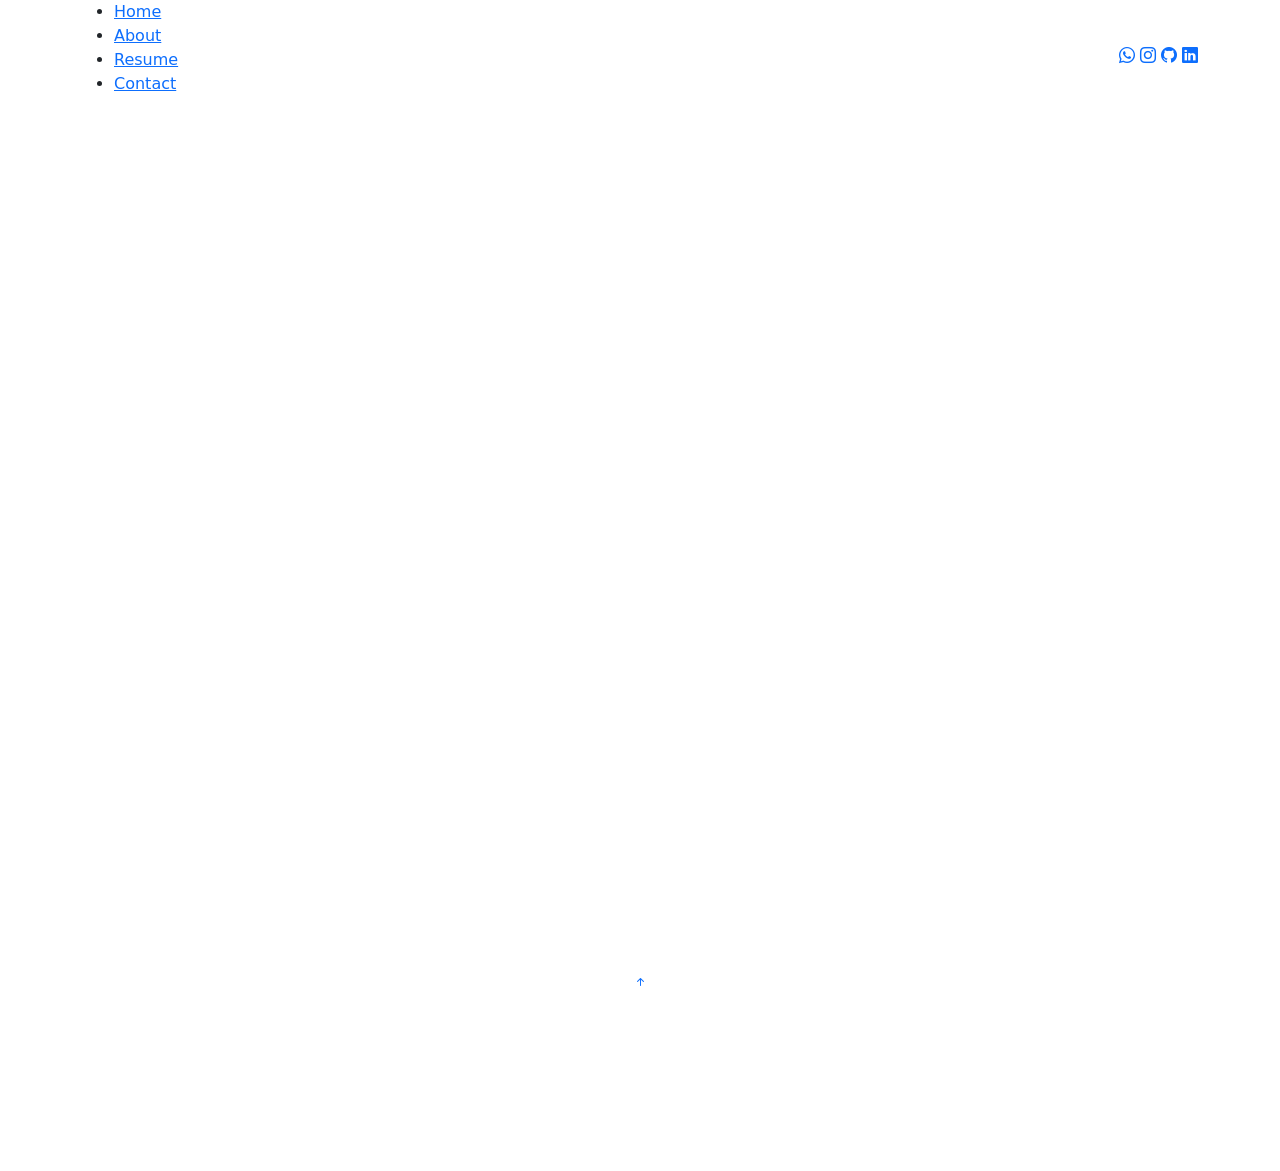
==== about.html @ 092fa34d "Add files via upload" ====
<!DOCTYPE html>
<html lang="en">

<head>
  <meta charset="utf-8">
  <meta content="width=device-width, initial-scale=1.0" name="viewport">
  <title>About - FolioOne Bootstrap Template</title>
  <meta name="description" content="">
  <meta name="keywords" content="">

  <!-- Favicons -->
  <link href="assets/img/favicon.png" rel="icon">
  <link href="assets/img/apple-touch-icon.png" rel="apple-touch-icon">

  <!-- Fonts -->
  <link href="https://fonts.googleapis.com" rel="preconnect">
  <link href="https://fonts.gstatic.com" rel="preconnect" crossorigin>
  <link href="https://fonts.googleapis.com/css2?family=Roboto:ital,wght@0,100;0,300;0,400;0,500;0,700;0,900;1,100;1,300;1,400;1,500;1,700;1,900&family=Poppins:ital,wght@0,100;0,200;0,300;0,400;0,500;0,600;0,700;0,800;0,900;1,100;1,200;1,300;1,400;1,500;1,600;1,700;1,800;1,900&family=Raleway:ital,wght@0,100;0,200;0,300;0,400;0,500;0,600;0,700;0,800;0,900;1,100;1,200;1,300;1,400;1,500;1,600;1,700;1,800;1,900&display=swap" rel="stylesheet">

  <!-- Vendor CSS Files -->
  <link href="assets/vendor/bootstrap/css/bootstrap.min.css" rel="stylesheet">
  <link href="assets/vendor/bootstrap-icons/bootstrap-icons.css" rel="stylesheet">
  <link href="assets/vendor/aos/aos.css" rel="stylesheet">
  <link href="assets/vendor/swiper/swiper-bundle.min.css" rel="stylesheet">
  <link href="assets/vendor/glightbox/css/glightbox.min.css" rel="stylesheet">

  <!-- Main CSS File -->
  <link href="assets/css/main.css" rel="stylesheet">

  <!-- =======================================================
  * Template Name: FolioOne
  * Template URL: https://bootstrapmade.com/folioone-bootstrap-portfolio-website-template/
  * Updated: Aug 23 2025 with Bootstrap v5.3.7
  * Author: BootstrapMade.com
  * License: https://bootstrapmade.com/license/
  ======================================================== -->
</head>

<body class="about-page">

  <header id="header" class="header d-flex align-items-center light-background sticky-top">
    <div class="container position-relative d-flex align-items-center justify-content-between">

      <!-- <a href="index.html" class="logo d-flex align-items-center me-auto me-xl-0">
      <img src="assets/img/logo.webp" alt="">
      <h1 class="sitename">FolioOne</h1> 
    </a> -->

      <nav id="navmenu" class="navmenu">
        <ul>
          <li><a href="index.html">Home</a></li>
          <li><a href="about.html" class="active">About</a></li>
          <li><a href="resume.html">Resume</a></li>
          
          
          
          <li><a href="contact.html">Contact</a></li>
        </ul>
        <i class="mobile-nav-toggle d-xl-none bi bi-list"></i>
      </nav>

      <div class="header-social-links">
        <a href="https://wa.me/919526812709 "><i class="bi bi-whatsapp"></i></a>
      <a href="https://www.instagram.com/_s.a.y.a.n.t.h._/" target="_blank"><i class="bi bi-instagram"></i></a>
      <a href="https://github.com/sayanthmeleppurathsayanth123-ship-it"><i class="bi bi-github"></i></a>
          <a href="https://www.linkedin.com/in/sayanth-m-p/ "><i class="bi bi-linkedin"></i></a>
      </div>

    </div>
  </header>

  <main class="main">

    <!-- About Section -->
    <section id="about" class="about section">

      <!-- Section Title -->
      <div class="container section-title" data-aos="fade-up">
        <h2>About</h2>
        <p>I am passionate about building a career in cybersecurity. I enjoy working with Linux, networking, web technologies, and security tools while continuously expanding my knowledge through practical projects and hands-on experience.</p>
      </div><!-- End Section Title -->

      <div class="container" data-aos="fade-up" data-aos-delay="100">

        <!-- Intro + Photo -->
        <div class="row align-items-center justify-content-between gy-5 mb-5">
          <div class="col-lg-7" data-aos="fade-right" data-aos-delay="150">
            <div class="intro-content">
              <span class="eyebrow">Hello there</span>
              <h2 class="headline">Hi, I'm Sayanth MP - A cybersecurity student passionate about protecting systems and continuously learning new technologies.</h2>

              <div class="cta-group">
                
               
              </div>
            </div>
          </div>

          <div class="col-lg-5" data-aos="zoom-in" data-aos-delay="250">
            <figure class="profile-figure text-center text-lg-end">
              <img src="assets/img/person/2.jpeg" alt="Portrait of Alex" class="img-fluid profile-photo">
            </figure>
          </div>
        </div>
        <!-- End Intro + Photo -->

        <!-- Quote -->
        <blockquote class="personal-quote text-center mb-5" data-aos="fade-down" data-aos-delay="200">
          <p>Securing digital systems through continuous learning, practical experience, and a passion for cybersecurity.</p>
        </blockquote>
        <!-- End Quote -->
    </section><!-- /About Section -->

    <!-- Skills Section -->
    <section id="skills" class="skills section">

      <!-- Section Title -->
      <div class="container section-title" data-aos="fade-up">
        <h2>Skills</h2>
   
      </div><!-- End Section Title -->

      <div class="container" data-aos="fade-up" data-aos-delay="100">

        <div class="row g-4 skills-animation">

          <div class="col-md-6 col-lg-3" data-aos="fade-up" data-aos-delay="100">
            <div class="skill-box">
              <h3>LINUX</h3>
              
              <span class="text-end d-block">90%</span>
              <div class="progress">
                <div class="progress-bar" role="progressbar" aria-valuenow="90" aria-valuemin="0" aria-valuemax="100"></div>
              </div>
            </div>
          </div>

          <div class="col-md-6 col-lg-3" data-aos="fade-up" data-aos-delay="200">
            <div class="skill-box">
              <h3>Network Analysis</h3>
              
              <span class="text-end d-block">90%</span>
              <div class="progress">
                <div class="progress-bar" role="progressbar" aria-valuenow="95" aria-valuemin="0" aria-valuemax="100"></div>
              </div>
            </div>
          </div>

          <div class="col-md-6 col-lg-3" data-aos="fade-up" data-aos-delay="300">
            <div class="skill-box">
              <h3>Penetration Testing</h3>
              
              <span class="text-end d-block">80%</span>
              <div class="progress">
                <div class="progress-bar" role="progressbar" aria-valuenow="80" aria-valuemin="0" aria-valuemax="100"></div>
              </div>
            </div>
          </div>

          <div class="col-md-6 col-lg-3" data-aos="fade-up" data-aos-delay="400">
            <div class="skill-box">
              <h3>Log Analysis</h3>
              
              <span class="text-end d-block">80%</span>
              <div class="progress">
                <div class="progress-bar" role="progressbar" aria-valuenow="55" aria-valuemin="0" aria-valuemax="100">
                </div>
              </div>
            </div>
          </div>

        </div>

      </div>

    </section><!-- /Skills Section -->

   

     

  </main>

  <footer id="footer" class="footer">


  </footer>

  <!-- Scroll Top -->
  <a href="#" id="scroll-top" class="scroll-top d-flex align-items-center justify-content-center"><i class="bi bi-arrow-up-short"></i></a>

  <!-- Preloader -->
  <div id="preloader"></div>

  <!-- Vendor JS Files -->
  <script src="assets/vendor/bootstrap/js/bootstrap.bundle.min.js"></script>
  <script src="assets/vendor/php-email-form/validate.js"></script>
  <script src="assets/vendor/aos/aos.js"></script>
  <script src="assets/vendor/typed.js/typed.umd.js"></script>
  <script src="assets/vendor/waypoints/noframework.waypoints.js"></script>
  <script src="assets/vendor/purecounter/purecounter_vanilla.js"></script>
  <script src="assets/vendor/swiper/swiper-bundle.min.js"></script>
  <script src="assets/vendor/imagesloaded/imagesloaded.pkgd.min.js"></script>
  <script src="assets/vendor/isotope-layout/isotope.pkgd.min.js"></script>
  <script src="assets/vendor/glightbox/js/glightbox.min.js"></script>

  <!-- Main JS File -->
  <script src="assets/js/main.js"></script>

</body>

</html>
---- assets/css/main.css ----
/**
* Template Name: FolioOne
* Template URL: https://bootstrapmade.com/folioone-bootstrap-portfolio-website-template/
* Updated: Aug 23 2025 with Bootstrap v5.3.7
* Author: BootstrapMade.com
* License: https://bootstrapmade.com/license/
*/

/*--------------------------------------------------------------
# Font & Color Variables
# Help: https://bootstrapmade.com/color-system/
--------------------------------------------------------------*/
/* Fonts */
:root {
  --default-font: "Roboto",  system-ui, -apple-system, "Segoe UI", Roboto, "Helvetica Neue", Arial, "Noto Sans", "Liberation Sans", sans-serif, "Apple Color Emoji", "Segoe UI Emoji", "Segoe UI Symbol", "Noto Color Emoji";
  --heading-font: "Raleway",  sans-serif;
  --nav-font: "Poppins",  sans-serif;
}

/* Global Colors - The following color variables are used throughout the website. Updating them here will change the color scheme of the entire website */
:root { 
  --background-color: #101a20; /* Background color for the entire website, including individual sections */
  --default-color: #e7f2f7; /* Default color used for the majority of the text content across the entire website */
  --heading-color: #ffffff; /* Color for headings, subheadings and title throughout the website */
  --accent-color: #1387c1; /* Accent color that represents your brand on the website. It's used for buttons, links, and other elements that need to stand out */
  --surface-color: #141f26; /* The surface color is used as a background of boxed elements within sections, such as cards, icon boxes, or other elements that require a visual separation from the global background. */
  --contrast-color: #ffffff; /* Contrast color for text, ensuring readability against backgrounds of accent, heading, or default colors. */
}

/* Nav Menu Colors - The following color variables are used specifically for the navigation menu. They are separate from the global colors to allow for more customization options */
:root {
  --nav-color: #ffffff;  /* The default color of the main navmenu links */
  --nav-hover-color: #1387c1; /* Applied to main navmenu links when they are hovered over or active */
  --nav-mobile-background-color: #213642; /* Used as the background color for mobile navigation menu */
  --nav-dropdown-background-color: #051117; /* Used as the background color for dropdown items that appear when hovering over primary navigation items */
  --nav-dropdown-color: #e7f2f7; /* Used for navigation links of the dropdown items in the navigation menu. */
  --nav-dropdown-hover-color: #1387c1; /* Similar to --nav-hover-color, this color is applied to dropdown navigation links when they are hovered over. */
}

/* Color Presets - These classes override global colors when applied to any section or element, providing reuse of the sam color scheme. */

.light-background {
  --background-color: #142027;
  --surface-color: #325264;
}

.dark-background {
  --background-color: #0b1419;
  --default-color: #ffffff;
  --heading-color: #ffffff;
  --surface-color: #252525;
  --contrast-color: #ffffff;
}

/* Smooth scroll */
:root {
  scroll-behavior: smooth;
}

/*--------------------------------------------------------------
# General Styling & Shared Classes
--------------------------------------------------------------*/
body {
  color: var(--default-color);
  background-color: var(--background-color);
  font-family: var(--default-font);
}

a {
  color: var(--accent-color);
  text-decoration: none;
  transition: 0.3s;
}

a:hover {
  color: color-mix(in srgb, var(--accent-color), transparent 25%);
  text-decoration: none;
}

h1,
h2,
h3,
h4,
h5,
h6 {
  color: var(--heading-color);
  font-family: var(--heading-font);
}

/* PHP Email Form Messages
------------------------------*/
.php-email-form .error-message {
  display: none;
  background: #df1529;
  color: #ffffff;
  text-align: left;
  padding: 15px;
  margin-bottom: 24px;
  font-weight: 600;
}

.php-email-form .sent-message {
  display: none;
  color: #ffffff;
  background: #059652;
  text-align: center;
  padding: 15px;
  margin-bottom: 24px;
  font-weight: 600;
}

.php-email-form .loading {
  display: none;
  background: var(--surface-color);
  text-align: center;
  padding: 15px;
  margin-bottom: 24px;
}

.php-email-form .loading:before {
  content: "";
  display: inline-block;
  border-radius: 50%;
  width: 24px;
  height: 24px;
  margin: 0 10px -6px 0;
  border: 3px solid var(--accent-color);
  border-top-color: var(--surface-color);
  animation: php-email-form-loading 1s linear infinite;
}

@keyframes php-email-form-loading {
  0% {
    transform: rotate(0deg);
  }

  100% {
    transform: rotate(360deg);
  }
}

/*--------------------------------------------------------------
# Global Header
--------------------------------------------------------------*/
.header {
  --background-color: rgba(255, 255, 255, 0);
  color: var(--default-color);
  background-color: var(--background-color);
  padding: 15px 0;
  transition: all 0.5s;
  z-index: 997;
  border-bottom: 1px solid color-mix(in srgb, var(--default-color), transparent 92%);
}

.header .logo {
  line-height: 1;
}

.header .logo img {
  max-height: 36px;
  margin-right: 8px;
}

.header .logo h1 {
  font-size: 32px;
  margin: 0;
  font-weight: 400;
  color: var(--heading-color);
}

.header .header-social-links {
  padding-right: 15px;
}

.header .header-social-links a {
  color: color-mix(in srgb, var(--default-color), transparent 40%);
  padding-left: 6px;
  display: inline-block;
  transition: 0.3s;
  font-size: 16px;
}

.header .header-social-links a:hover {
  color: var(--default-color);
}

.header .header-social-links a i {
  line-height: 0px;
}

@media (max-width: 1200px) {
  .header .logo {
    order: 1;
  }

  .header .header-social-links {
    order: 2;
  }

  .header .navmenu {
    order: 3;
  }
}

/* Global Header on Scroll
------------------------------*/
.scrolled .header {
  --background-color: rgba(16, 26, 32, 0.9);
}

/*--------------------------------------------------------------
# Navigation Menu
--------------------------------------------------------------*/
/* Desktop Navigation */
@media (min-width: 1200px) {
  .navmenu {
    padding: 0;
  }

  .navmenu ul {
    margin: 0;
    padding: 0;
    display: flex;
    list-style: none;
    align-items: center;
  }

  .navmenu li {
    position: relative;
  }

  .navmenu>ul>li {
    white-space: nowrap;
    padding: 15px 28px 15px 0;
  }

  .navmenu>ul>li:last-child {
    padding-right: 0;
  }

  .navmenu a,
  .navmenu a:focus {
    color: var(--nav-color);
    font-size: 15px;
    padding: 0 2px;
    font-family: var(--nav-font);
    font-weight: 400;
    display: flex;
    align-items: center;
    justify-content: space-between;
    white-space: nowrap;
    transition: 0.3s;
    position: relative;
  }

  .navmenu a i,
  .navmenu a:focus i {
    font-size: 12px;
    line-height: 0;
    margin-left: 5px;
    transition: 0.3s;
  }

  .navmenu>ul>li>a:before {
    content: "";
    position: absolute;
    height: 2px;
    bottom: -6px;
    left: 0;
    background-color: var(--nav-hover-color);
    visibility: hidden;
    width: 0px;
    transition: all 0.3s ease-in-out 0s;
  }

  .navmenu a:hover:before,
  .navmenu li:hover>a:before,
  .navmenu .active:before {
    visibility: visible;
    width: 25px;
  }

  .navmenu li:hover>a,
  .navmenu .active,
  .navmenu .active:focus {
    color: var(--nav-hover-color);
  }

  .navmenu .dropdown ul {
    margin: 0;
    padding: 10px 0;
    background: var(--nav-dropdown-background-color);
    display: block;
    position: absolute;
    visibility: hidden;
    left: -5px;
    top: 130%;
    opacity: 0;
    transition: 0.3s;
    border-radius: 4px;
    z-index: 99;
    box-shadow: 0px 0px 30px rgba(0, 0, 0, 0.1);
  }

  .navmenu .dropdown ul li {
    min-width: 200px;
  }

  .navmenu .dropdown ul a {
    padding: 10px 20px;
    font-size: 15px;
    text-transform: none;
    color: var(--nav-dropdown-color);
  }

  .navmenu .dropdown ul a i {
    font-size: 12px;
  }

  .navmenu .dropdown ul a:hover,
  .navmenu .dropdown ul .active:hover,
  .navmenu .dropdown ul li:hover>a {
    color: var(--nav-dropdown-hover-color);
  }

  .navmenu .dropdown:hover>ul {
    opacity: 1;
    top: 100%;
    visibility: visible;
  }

  .navmenu .dropdown .dropdown ul {
    top: 0;
    left: -90%;
    visibility: hidden;
  }

  .navmenu .dropdown .dropdown:hover>ul {
    opacity: 1;
    top: 0;
    left: -100%;
    visibility: visible;
  }
}

/* Mobile Navigation */
@media (max-width: 1199px) {
  .mobile-nav-toggle {
    color: var(--nav-color);
    font-size: 28px;
    line-height: 0;
    margin-right: 10px;
    cursor: pointer;
    transition: color 0.3s;
  }

  .navmenu {
    padding: 0;
    z-index: 9997;
  }

  .navmenu ul {
    display: none;
    list-style: none;
    position: absolute;
    inset: 60px 20px 20px 20px;
    padding: 10px 0;
    margin: 0;
    border-radius: 6px;
    background-color: var(--nav-mobile-background-color);
    border: 1px solid color-mix(in srgb, var(--default-color), transparent 90%);
    box-shadow: none;
    overflow-y: auto;
    transition: 0.3s;
    z-index: 9998;
  }

  .navmenu a,
  .navmenu a:focus {
    color: var(--nav-dropdown-color);
    padding: 10px 20px;
    font-family: var(--nav-font);
    font-size: 17px;
    font-weight: 500;
    display: flex;
    align-items: center;
    justify-content: space-between;
    white-space: nowrap;
    transition: 0.3s;
  }

  .navmenu a i,
  .navmenu a:focus i {
    font-size: 12px;
    line-height: 0;
    margin-left: 5px;
    width: 30px;
    height: 30px;
    display: flex;
    align-items: center;
    justify-content: center;
    border-radius: 50%;
    transition: 0.3s;
    background-color: color-mix(in srgb, var(--accent-color), transparent 90%);
  }

  .navmenu a i:hover,
  .navmenu a:focus i:hover {
    background-color: var(--accent-color);
    color: var(--contrast-color);
  }

  .navmenu a:hover,
  .navmenu .active,
  .navmenu .active:focus {
    color: var(--nav-dropdown-hover-color);
  }

  .navmenu .active i,
  .navmenu .active:focus i {
    background-color: var(--accent-color);
    color: var(--contrast-color);
    transform: rotate(180deg);
  }

  .navmenu .dropdown ul {
    position: static;
    display: none;
    z-index: 99;
    padding: 10px 0;
    margin: 10px 20px;
    background-color: var(--nav-dropdown-background-color);
    transition: all 0.5s ease-in-out;
  }

  .navmenu .dropdown ul ul {
    background-color: rgba(33, 37, 41, 0.1);
  }

  .navmenu .dropdown>.dropdown-active {
    display: block;
    background-color: rgba(33, 37, 41, 0.03);
  }

  .mobile-nav-active {
    overflow: hidden;
  }

  .mobile-nav-active .mobile-nav-toggle {
    color: #fff;
    position: absolute;
    font-size: 32px;
    top: 15px;
    right: 15px;
    margin-right: 0;
    z-index: 9999;
  }

  .mobile-nav-active .navmenu {
    position: fixed;
    overflow: hidden;
    inset: 0;
    background: rgba(33, 37, 41, 0.8);
    transition: 0.3s;
  }

  .mobile-nav-active .navmenu>ul {
    display: block;
  }
}

/*--------------------------------------------------------------
# Global Footer
--------------------------------------------------------------*/
.footer {
  color: var(--default-color);
  background-color: var(--background-color);
  font-size: 14px;
  padding: 40px 0;
  position: relative;
  border-top: 1px solid color-mix(in srgb, var(--default-color), transparent 92%);
}

.footer .copyright p {
  margin-bottom: 0;
}

.footer .social-links {
  margin-top: 20px;
}

.footer .social-links a {
  display: flex;
  align-items: center;
  justify-content: center;
  width: 40px;
  height: 40px;
  border-radius: 50%;
  border: 1px solid color-mix(in srgb, var(--default-color), transparent 50%);
  font-size: 16px;
  color: color-mix(in srgb, var(--default-color), transparent 50%);
  margin: 0 5px;
  transition: 0.3s;
}

.footer .social-links a:hover {
  color: var(--accent-color);
  border-color: var(--accent-color);
}

.footer .credits {
  margin-top: 10px;
  font-size: 13px;
  text-align: center;
}

/*--------------------------------------------------------------
# Preloader
--------------------------------------------------------------*/
#preloader {
  position: fixed;
  inset: 0;
  z-index: 9999;
  overflow: hidden;
  background-color: var(--background-color);
  transition: all 0.6s ease-out;
  width: 100%;
  height: 100vh;
}

#preloader:before,
#preloader:after {
  content: "";
  position: absolute;
  border: 4px solid var(--accent-color);
  border-radius: 50%;
  animation: animate-preloader 2s cubic-bezier(0, 0.2, 0.8, 1) infinite;
}

#preloader:after {
  animation-delay: -0.5s;
}

@keyframes animate-preloader {
  0% {
    width: 10px;
    height: 10px;
    top: calc(50% - 5px);
    left: calc(50% - 5px);
    opacity: 1;
  }

  100% {
    width: 72px;
    height: 72px;
    top: calc(50% - 36px);
    left: calc(50% - 36px);
    opacity: 0;
  }
}

/*--------------------------------------------------------------
# Scroll Top Button
--------------------------------------------------------------*/
.scroll-top {
  position: fixed;
  visibility: hidden;
  opacity: 0;
  right: 15px;
  bottom: -15px;
  z-index: 99999;
  background-color: var(--accent-color);
  width: 44px;
  height: 44px;
  border-radius: 50px;
  transition: all 0.4s;
}

.scroll-top i {
  font-size: 24px;
  color: var(--contrast-color);
  line-height: 0;
}

.scroll-top:hover {
  background-color: color-mix(in srgb, var(--accent-color), transparent 20%);
  color: var(--contrast-color);
}

.scroll-top.active {
  visibility: visible;
  opacity: 1;
  bottom: 15px;
}

/*--------------------------------------------------------------
# Disable aos animation delay on mobile devices
--------------------------------------------------------------*/
@media screen and (max-width: 768px) {
  [data-aos-delay] {
    transition-delay: 0 !important;
  }
}

/*--------------------------------------------------------------
# Global Page Titles & Breadcrumbs
--------------------------------------------------------------*/
.page-title {
  color: var(--default-color);
  background-color: var(--background-color);
  position: relative;
}

.page-title .heading {
  padding: 80px 0;
  border-top: 1px solid color-mix(in srgb, var(--default-color), transparent 90%);
}

.page-title .heading h1 {
  font-size: 38px;
  font-weight: 700;
}

.page-title nav {
  background-color: color-mix(in srgb, var(--default-color), transparent 96%);
  padding: 20px 0;
}

.page-title nav ol {
  display: flex;
  flex-wrap: wrap;
  list-style: none;
  padding: 0;
  margin: 0;
  font-size: 16px;
  font-weight: 400;
}

.page-title nav ol li+li {
  padding-left: 10px;
}

.page-title nav ol li+li::before {
  content: "/";
  display: inline-block;
  padding-right: 10px;
  color: color-mix(in srgb, var(--default-color), transparent 70%);
}

/*--------------------------------------------------------------
# Global Sections
--------------------------------------------------------------*/
section,
.section {
  color: var(--default-color);
  background-color: var(--background-color);
  padding: 60px 0;
  scroll-margin-top: 100px;
  overflow: clip;
}

@media (max-width: 1199px) {

  section,
  .section {
    scroll-margin-top: 66px;
  }
}

/*--------------------------------------------------------------
# Global Section Titles
--------------------------------------------------------------*/
.section-title {
  text-align: center;
  padding-bottom: 60px;
  position: relative;
}

.section-title h2 {
  font-size: 3.5rem;
  font-weight: 400;
  line-height: 1.2;
  color: var(--heading-color);
  margin-bottom: 1.5rem;
  letter-spacing: -1px;
}

@media (max-width: 768px) {
  .section-title h2 {
    font-size: 2.5rem;
  }
}

.section-title p {
  font-size: 1.125rem;
  line-height: 1.8;
  color: color-mix(in srgb, var(--default-color), transparent 25%);
  max-width: 900px;
  margin: 0 auto;
  text-wrap: balance;
}

/*--------------------------------------------------------------
# Hero Section
--------------------------------------------------------------*/
.hero {
  padding: 80px 0;
  min-height: 100vh;
  display: flex;
  align-items: center;
}

.hero .hero-content h1 {
  font-size: 3.5rem;
  font-weight: 700;
  margin-bottom: 1rem;
  line-height: 1.2;
}

.hero .hero-content h1 .highlight {
  color: var(--accent-color);
  position: relative;
}

.hero .hero-content h1 .highlight::after {
  content: "";
  position: absolute;
  bottom: 0;
  left: 0;
  width: 100%;
  height: 3px;
  background: linear-gradient(90deg, var(--accent-color), color-mix(in srgb, var(--accent-color), transparent 50%));
  border-radius: 2px;
}

@media (max-width: 768px) {
  .hero .hero-content h1 {
    font-size: 2.5rem;
  }
}

.hero .hero-content h2 {
  font-size: 1.5rem;
  font-weight: 400;
  margin-bottom: 2rem;
  color: color-mix(in srgb, var(--default-color), transparent 20%);
}

.hero .hero-content h2 .typed {
  color: var(--accent-color);
  font-weight: 600;
}

@media (max-width: 768px) {
  .hero .hero-content h2 {
    font-size: 1.25rem;
  }
}

.hero .hero-content p {
  font-size: 1.1rem;
  line-height: 1.6;
  margin-bottom: 2.5rem;
  color: color-mix(in srgb, var(--default-color), transparent 30%);
}

.hero .hero-actions {
  display: flex;
  gap: 1rem;
  margin-bottom: 3rem;
}

.hero .hero-actions .btn {
  padding: 12px 30px;
  border-radius: 50px;
  font-weight: 600;
  text-decoration: none;
  transition: all 0.3s ease;
  border: 2px solid;
}

.hero .hero-actions .btn.btn-primary {
  background: var(--accent-color);
  color: var(--contrast-color);
  border-color: var(--accent-color);
}

.hero .hero-actions .btn.btn-primary:hover {
  background: color-mix(in srgb, var(--accent-color), black 15%);
  border-color: color-mix(in srgb, var(--accent-color), black 15%);
  transform: translateY(-2px);
}

.hero .hero-actions .btn.btn-outline {
  background: transparent;
  color: var(--accent-color);
  border-color: var(--accent-color);
}

.hero .hero-actions .btn.btn-outline:hover {
  transform: translateY(-2px);
}

@media (max-width: 576px) {
  .hero .hero-actions {
    flex-direction: column;
  }

  .hero .hero-actions .btn {
    text-align: center;
  }
}

.hero .social-links {
  display: flex;
  gap: 1rem;
}

.hero .social-links a {
  width: 45px;
  height: 45px;
  background: var(--surface-color);
  border-radius: 50%;
  display: flex;
  align-items: center;
  justify-content: center;
  color: var(--default-color);
  font-size: 1.2rem;
  transition: all 0.3s ease;
}

.hero .social-links a:hover {
  background: var(--accent-color);
  color: var(--contrast-color);
  transform: translateY(-3px);
  box-shadow: 0 8px 25px color-mix(in srgb, var(--accent-color), transparent 70%);
}

.hero .hero-image {
  position: relative;
}

.hero .hero-image .image-wrapper {
  position: relative;
  max-width: 450px;
  margin: 0 auto;
}

.hero .hero-image .image-wrapper img {
  border-radius: 20px;
  box-shadow: 0 5px 15px color-mix(in srgb, var(--default-color), transparent 95%);
  transition: transform 0.3s ease;
}

.hero .hero-image .image-wrapper img:hover {
  transform: scale(1.02);
}

.hero .hero-image .floating-elements {
  position: absolute;
  top: 0;
  left: 0;
  right: 0;
  bottom: 0;
  pointer-events: none;
}

.hero .hero-image .floating-elements .floating-card {
  position: absolute;
  background: var(--surface-color);
  padding: 15px 20px;
  border-radius: 15px;
  box-shadow: 0 10px 30px color-mix(in srgb, var(--default-color), transparent 90%);
  display: flex;
  align-items: center;
  gap: 10px;
  font-weight: 600;
  animation: float 3s ease-in-out infinite;
}

.hero .hero-image .floating-elements .floating-card i {
  font-size: 1.5rem;
  color: var(--accent-color);
}

.hero .hero-image .floating-elements .floating-card.design {
  top: 10%;
  right: -10%;
  animation-delay: 0s;
}

.hero .hero-image .floating-elements .floating-card.code {
  bottom: 30%;
  left: -15%;
  animation-delay: 1s;
}

.hero .hero-image .floating-elements .floating-card.creativity {
  top: 60%;
  right: -5%;
  animation-delay: 2s;
}

@media (max-width: 992px) {
  .hero .hero-image .floating-elements .floating-card {
    display: none;
  }
}

@keyframes float {

  0%,
  100% {
    transform: translateY(0px);
  }

  50% {
    transform: translateY(-10px);
  }
}

@media (max-width: 992px) {
  .hero .hero-content {
    text-align: center;
    margin-bottom: 3rem;
  }
}

/*--------------------------------------------------------------
# About Section
--------------------------------------------------------------*/
.about .intro-content .eyebrow {
  display: inline-block;
  letter-spacing: 0.12em;
  text-transform: uppercase;
  font-size: 12px;
  color: color-mix(in srgb, var(--default-color), transparent 40%);
  margin-bottom: 16px;
}

.about .intro-content .headline {
  font-family: var(--heading-font);
  font-weight: 300;
  line-height: 1.2;
  font-size: clamp(28px, 4vw, 44px);
  margin: 0 0 24px 0;
}

.about .intro-content .lead {
  font-size: 18px;
  line-height: 1.8;
  color: color-mix(in srgb, var(--default-color), transparent 10%);
  margin-bottom: 24px;
}

.about .intro-content p {
  line-height: 1.8;
  margin-bottom: 24px;
  color: color-mix(in srgb, var(--default-color), transparent 5%);
}

.about .intro-content .cta-group {
  display: flex;
  gap: 24px;
  align-items: center;
  margin-top: 24px;
}

.about .intro-content .cta-group .btn-ghost {
  display: inline-flex;
  align-items: center;
  gap: 8px;
  padding: 12px 18px;
  border-radius: 6px;
  color: var(--accent-color);
  background: color-mix(in srgb, var(--accent-color), transparent 92%);
  border: 1px solid color-mix(in srgb, var(--accent-color), transparent 70%);
  transition: 0.3s ease-in-out;
}

.about .intro-content .cta-group .btn-ghost:hover,
.about .intro-content .cta-group .btn-ghost:focus {
  color: var(--contrast-color);
  background: var(--accent-color);
  border-color: var(--accent-color);
  outline: none;
  box-shadow: 0 0 0 3px color-mix(in srgb, var(--accent-color), transparent 70%);
}

.about .intro-content .cta-group .link-underline {
  display: inline-flex;
  align-items: center;
  gap: 8px;
  position: relative;
  color: var(--accent-color);
  padding-bottom: 4px;
  transition: 0.3s ease-in-out;
}

.about .intro-content .cta-group .link-underline::after {
  content: "";
  position: absolute;
  left: 0;
  right: 0;
  bottom: 0;
  height: 1px;
  background: color-mix(in srgb, var(--accent-color), transparent 40%);
  transform: scaleX(0.4);
  transform-origin: left;
  transition: 0.3s ease-in-out;
}

.about .intro-content .cta-group .link-underline:hover,
.about .intro-content .cta-group .link-underline:focus {
  color: color-mix(in srgb, var(--accent-color), transparent 10%);
  outline: none;
}

.about .intro-content .cta-group .link-underline:hover::after,
.about .intro-content .cta-group .link-underline:focus::after {
  transform: scaleX(1);
}

.about .profile-figure {
  margin: 0;
}

.about .profile-figure .profile-photo {
  width: 88%;
  max-width: 440px;
  border-radius: 18px;
  box-shadow: 0 10px 30px color-mix(in srgb, var(--default-color), transparent 92%);
  transform: translateY(0);
  transition: transform 0.3s ease-in-out;
}

.about .profile-figure .profile-caption {
  margin-top: 24px;
  display: flex;
  align-items: center;
  justify-content: center;
}

.about .profile-figure .profile-caption .meta {
  font-size: 14px;
  color: color-mix(in srgb, var(--default-color), transparent 20%);
}

.about .profile-figure .profile-caption .meta .funfact {
  font-size: 13px;
  margin-top: 4px;
  color: color-mix(in srgb, var(--default-color), transparent 35%);
}

.about .profile-figure:hover .profile-photo {
  transform: translateY(-4px);
}

.about .skill-item {
  padding: 24px;
  border-radius: 6px;
  transition: 0.3s ease-in-out;
  background: color-mix(in srgb, var(--surface-color), var(--accent-color) 2%);
  border: 1px solid color-mix(in srgb, var(--default-color), transparent 88%);
  height: 100%;
}

.about .skill-item i {
  font-size: 24px;
  color: var(--accent-color);
  margin-bottom: 16px;
  display: inline-block;
}

.about .skill-item h3 {
  font-size: 16px;
  margin-bottom: 6px;
  font-weight: 500;
}

.about .skill-item p {
  margin: 0;
  font-size: 14px;
  color: color-mix(in srgb, var(--default-color), transparent 25%);
}

.about .skill-item:hover {
  transform: translateY(-3px);
  border-color: color-mix(in srgb, var(--accent-color), transparent 60%);
  box-shadow: 0 10px 30px color-mix(in srgb, var(--default-color), transparent 92%);
}

.about .timeline-item {
  position: relative;
  padding-left: 26px;
}

.about .timeline-item time {
  display: inline-block;
  font-size: 12px;
  letter-spacing: 0.08em;
  text-transform: uppercase;
  color: color-mix(in srgb, var(--default-color), transparent 45%);
  margin-bottom: 6px;
}

.about .timeline-item h4 {
  font-size: 18px;
  font-weight: 400;
  margin: 0 0 6px;
}

.about .timeline-item p {
  font-size: 14px;
  color: color-mix(in srgb, var(--default-color), transparent 25%);
  margin: 0;
}

.about .timeline-item .dot {
  position: absolute;
  left: 0;
  top: 4px;
  width: 10px;
  height: 10px;
  border-radius: 50%;
  background: var(--accent-color);
  box-shadow: 0 0 0 6px color-mix(in srgb, var(--accent-color), transparent 80%);
}

.about .personal-quote {
  padding: 24px 0;
}

.about .personal-quote p {
  font-family: var(--heading-font);
  font-weight: 300;
  font-size: clamp(20px, 3vw, 28px);
  line-height: 1.5;
  color: color-mix(in srgb, var(--default-color), transparent 5%);
  margin: 0 auto;
  max-width: 800px;
}

.about .fact-pill {
  display: flex;
  align-items: center;
  justify-content: center;
  gap: 10px;
  padding: 10px 14px;
  border-radius: 999px;
  border: 1px solid color-mix(in srgb, var(--default-color), transparent 85%);
  background: var(--surface-color);
  color: color-mix(in srgb, var(--default-color), transparent 10%);
  transition: 0.3s ease-in-out;
}

.about .fact-pill i {
  color: var(--accent-color);
}

.about .fact-pill span {
  font-size: 14px;
}

.about .fact-pill:hover {
  transform: translateY(-2px);
  border-color: color-mix(in srgb, var(--accent-color), transparent 60%);
  box-shadow: 0 10px 30px color-mix(in srgb, var(--default-color), transparent 92%);
}

.about .fact-pill:focus-within {
  box-shadow: 0 0 0 3px color-mix(in srgb, var(--accent-color), transparent 70%);
}

@media (max-width: 992px) {
  .about .profile-figure {
    text-align: center !important;
  }

  .about .profile-figure .profile-photo {
    width: 72%;
  }

  .about .intro-content .cta-group {
    flex-wrap: wrap;
  }
}

@media (max-width: 576px) {
  .about .profile-figure .profile-photo {
    width: 100%;
  }
}

/*--------------------------------------------------------------
# Skills Section
--------------------------------------------------------------*/
.skills .skill-box {
  background-color: var(--surface-color);
  padding: 2rem;
  border-radius: 8px;
  box-shadow: 0 0 20px rgba(0, 0, 0, 0.05);
}

.skills .skill-box h3 {
  font-size: 1.2rem;
  margin-bottom: 1rem;
  font-weight: 600;
}

.skills .skill-box p {
  font-size: 0.9rem;
  margin-bottom: 0.8rem;
  opacity: 0.6;
}

.skills .skill-box .progress {
  background-color: color-mix(in srgb, var(--accent-color), transparent 85%);
  border-radius: 50px;
  height: 8px;
  margin-top: 5px;
  overflow: hidden;
}

.skills .skill-box .progress .progress-bar {
  background-color: var(--accent-color);
  height: 100%;
  position: relative;
  border-radius: 50px;
  transition: 0.9s;
  width: 1px;
}

/*--------------------------------------------------------------
# Stats Section
--------------------------------------------------------------*/
.stats .avatars {
  position: relative;
}

.stats .avatars img {
  width: 60px;
  height: 60px;
  border: 3px solid var(--accent-color);
  margin-right: -15px;
  transition: transform 0.3s ease;
}

.stats .avatars img:hover {
  transform: translateY(-5px);
  z-index: 2;
}

.stats .counters h2 {
  color: var(--heading-color);
  font-size: 48px;
  font-weight: 700;
  margin-bottom: 10px;
}

.stats .counters h2 span {
  display: inline-block;
}

.stats .counters p {
  color: var(--default-color);
  font-size: 18px;
  margin: 0;
  opacity: 0.9;
}

@media (max-width: 991px) {
  .stats .row {
    text-align: center;
  }

  .stats .avatars {
    justify-content: center;
    margin-bottom: 40px;
  }

  .stats .counters h2 {
    font-size: 36px;
  }

  .stats .counters p {
    font-size: 16px;
  }

  .stats .counters .col-md-4 {
    margin-bottom: 30px;
  }

  .stats .counters .col-md-4:last-child {
    margin-bottom: 0;
  }
}

@media (max-width: 576px) {
  .stats {
    padding: 60px 0;
  }

  .stats .avatars {
    flex-wrap: wrap;
    justify-content: center;
  }

  .stats .avatars img {
    margin: 0 -8px;
  }
}

/*--------------------------------------------------------------
# Testimonials Section
--------------------------------------------------------------*/
.testimonials .testimonials-carousel,
.testimonials .testimonials-slider {
  overflow: hidden;
}

.testimonials .testimonial-item .testimonial-content {
  border-left: 3px solid var(--accent-color);
  padding-left: 30px;
}

.testimonials .testimonial-item .testimonial-img {
  border-radius: 50%;
  border: 4px solid var(--background-color);
  margin: 0 auto;
}

.testimonials .testimonial-item h3 {
  font-size: 20px;
  font-weight: bold;
  margin: 10px 0 5px 0;
}

.testimonials .testimonial-item h4 {
  font-size: 14px;
  color: color-mix(in srgb, var(--default-color), transparent 40%);
  margin: 0 0 10px 0;
}

.testimonials .testimonial-item .stars i {
  color: #ffc107;
  margin: 0 1px;
}

.testimonials .testimonial-item .quote-icon-left,
.testimonials .testimonial-item .quote-icon-right {
  color: color-mix(in srgb, var(--accent-color), transparent 50%);
  font-size: 26px;
  line-height: 0;
}

.testimonials .testimonial-item .quote-icon-left {
  display: inline-block;
  left: -5px;
  position: relative;
}

.testimonials .testimonial-item .quote-icon-right {
  display: inline-block;
  right: -5px;
  position: relative;
  top: 10px;
  transform: scale(-1, -1);
}

.testimonials .testimonial-item p {
  font-style: italic;
}

.testimonials .swiper-wrapper {
  height: auto;
}

.testimonials .swiper-pagination {
  margin-top: 30px;
  position: relative;
}

.testimonials .swiper-pagination .swiper-pagination-bullet {
  width: 12px;
  height: 12px;
  background-color: color-mix(in srgb, var(--default-color), transparent 85%);
  opacity: 1;
}

.testimonials .swiper-pagination .swiper-pagination-bullet-active {
  background-color: var(--accent-color);
}

/*--------------------------------------------------------------
# Resume Section
--------------------------------------------------------------*/
.resume .resume-item {
  margin-bottom: 3rem;
}

.resume .resume-item .resume-title {
  font-size: 1.75rem;
  font-weight: 700;
  margin-bottom: 1.5rem;
  padding-bottom: 1.5rem;
  position: relative;
  color: var(--heading-color);
}

.resume .resume-item .resume-title::after {
  content: "";
  position: absolute;
  display: block;
  width: 50px;
  height: 3px;
  background: var(--accent-color);
  bottom: 0;
  left: 0;
}

.resume .resume-item .resume-content {
  padding-left: 1.25rem;
  border-left: 2px solid color-mix(in srgb, var(--accent-color), transparent 85%);
}

.resume .resume-item article {
  position: relative;
  margin-bottom: 2.5rem;
}

.resume .resume-item article::before {
  content: "";
  position: absolute;
  width: 16px;
  height: 16px;
  border-radius: 50%;
  left: -1.8rem;
  top: 0.25rem;
  background: var(--background-color);
  border: 2px solid var(--accent-color);
}

.resume .resume-item article h4 {
  font-size: 1.25rem;
  font-weight: 600;
  margin-bottom: 0.5rem;
  color: var(--heading-color);
}

.resume .resume-item article h5 {
  font-size: 1rem;
  background: color-mix(in srgb, var(--accent-color), transparent 92%);
  padding: 0.375rem 0.75rem;
  display: inline-block;
  font-weight: 600;
  margin: 0.5rem 0;
  color: var(--accent-color);
  border-radius: 4px;
}

.resume .resume-item article .institution,
.resume .resume-item article .company {
  font-size: 1rem;
  margin-bottom: 1rem;
  color: color-mix(in srgb, var(--default-color), transparent 25%);
}

.resume .resume-item article p {
  margin-bottom: 1rem;
}

.resume .resume-item article ul {
  padding-left: 1.25rem;
  margin-bottom: 0;
}

.resume .resume-item article ul li {
  padding-bottom: 0.75rem;
  position: relative;
}

.resume .resume-item article ul li:last-child {
  padding-bottom: 0;
}

.resume .skill-item {
  margin-bottom: 2rem;
}

.resume .skill-item h4 {
  font-size: 1rem;
  font-weight: 600;
  margin-bottom: 0.75rem;
  color: var(--heading-color);
}

.resume .skill-item .progress {
  height: 0.75rem;
  background-color: color-mix(in srgb, var(--accent-color), transparent 92%);
  border-radius: 1rem;
  overflow: visible;
}

.resume .skill-item .progress .progress-bar {
  background-color: var(--accent-color);
  position: relative;
  border-radius: 1rem;
  width: 0;
  transition: width 1s ease;
}

.resume .skill-item .progress .progress-bar::after {
  content: attr(aria-valuenow) "%";
  position: absolute;
  right: 0;
  top: -1.75rem;
  font-size: 0.875rem;
  font-weight: 600;
  color: var(--accent-color);
}

@media (max-width: 991.98px) {
  .resume .resume-item {
    margin-bottom: 2rem;
  }
}

@media (max-width: 767.98px) {
  .resume .resume-content {
    padding-left: 1rem !important;
  }

  .resume article::before {
    left: -2rem !important;
  }
}

/*--------------------------------------------------------------
# Services Section
--------------------------------------------------------------*/
.services .service-item {
  display: flex;
  background-color: var(--surface-color);
  border-radius: 12px;
  padding: 2rem;
  height: 100%;
  position: relative;
  overflow: hidden;
  box-shadow: 0 5px 20px rgba(0, 0, 0, 0.03);
  transition: all 0.4s ease;
}

.services .service-item::before {
  content: "";
  position: absolute;
  left: 0;
  top: 0;
  height: 100%;
  width: 4px;
  background-color: var(--accent-color);
  transform: scaleY(0);
  transform-origin: bottom;
  transition: transform 0.4s cubic-bezier(0.65, 0, 0.35, 1);
}

.services .service-item:hover {
  box-shadow: 0 10px 30px rgba(0, 0, 0, 0.08);
  transform: translateY(-5px);
}

.services .service-item:hover::before {
  transform: scaleY(1);
}

.services .service-item:hover .service-icon {
  background-color: var(--accent-color);
  color: var(--contrast-color);
  transform: rotateY(180deg);
}

.services .service-item:hover .service-icon i {
  transform: rotateY(180deg);
}

.services .service-item:hover .service-link i {
  transform: translateX(5px);
}

.services .service-icon {
  flex-shrink: 0;
  width: 70px;
  height: 70px;
  border-radius: 12px;
  background-color: color-mix(in srgb, var(--accent-color), transparent 90%);
  color: var(--accent-color);
  display: flex;
  align-items: center;
  justify-content: center;
  margin-right: 1.5rem;
  transition: all 0.5s ease;
}

.services .service-icon i {
  font-size: 2rem;
  transition: transform 0.5s ease;
}

.services .service-content {
  flex-grow: 1;
}

.services .service-content h3 {
  font-size: 1.4rem;
  margin-bottom: 1rem;
  font-weight: 700;
  color: var(--heading-color);
}

.services .service-content p {
  margin-bottom: 1.25rem;
  color: color-mix(in srgb, var(--default-color), transparent 20%);
}

.services .service-link {
  display: inline-flex;
  align-items: center;
  color: var(--accent-color);
  font-weight: 600;
  text-decoration: none;
  transition: color 0.3s ease;
}

.services .service-link span {
  margin-right: 0.5rem;
}

.services .service-link i {
  transition: transform 0.3s ease;
}

.services .service-link:hover {
  color: color-mix(in srgb, var(--accent-color), transparent 25%);
}

@media (max-width: 767.98px) {
  .services .service-item {
    padding: 1.5rem;
    margin-bottom: 1rem;
  }

  .services .service-icon {
    width: 60px;
    height: 60px;
    margin-right: 1rem;
  }

  .services .service-icon i {
    font-size: 1.5rem;
  }

  .services .service-content h3 {
    font-size: 1.2rem;
    margin-bottom: 0.75rem;
  }

  .services .service-content p {
    margin-bottom: 1rem;
    font-size: 0.95rem;
  }
}

@media (max-width: 575.98px) {
  .services .service-item {
    flex-direction: column;
    text-align: center;
  }

  .services .service-item::before {
    width: 100%;
    height: 4px;
    transform: scaleX(0);
    transform-origin: left;
  }

  .services .service-item:hover::before {
    transform: scaleX(1);
  }

  .services .service-icon {
    margin-right: 0;
    margin-bottom: 1.25rem;
  }

  .services .service-link {
    justify-content: center;
  }
}

/*--------------------------------------------------------------
# Service Details Section
--------------------------------------------------------------*/
.service-details .service-hero {
  margin-bottom: 4rem;
}

.service-details .service-hero .service-meta {
  display: flex;
  align-items: center;
  gap: 1rem;
  margin-bottom: 1.5rem;
}

.service-details .service-hero .service-meta .service-category {
  background: color-mix(in srgb, var(--accent-color), transparent 85%);
  color: var(--accent-color);
  padding: 0.5rem 1rem;
  border-radius: 20px;
  font-size: 0.85rem;
  font-weight: 500;
  letter-spacing: 0.5px;
}

.service-details .service-hero .service-meta .reading-time {
  color: color-mix(in srgb, var(--default-color), transparent 50%);
  font-size: 0.9rem;
  font-weight: 300;
}

.service-details .service-hero h1 {
  font-size: 3.5rem;
  font-weight: 300;
  line-height: 1.2;
  margin-bottom: 1.5rem;
  color: var(--heading-color);
  letter-spacing: -0.02em;
}

.service-details .service-hero .service-description {
  font-size: 1.25rem;
  line-height: 1.7;
  color: color-mix(in srgb, var(--default-color), transparent 25%);
  font-weight: 300;
  margin: 0;
}

.service-details .service-visual {
  margin-bottom: 4rem;
  overflow: hidden;
  border-radius: 4px;
}

.service-details .service-visual img {
  width: 100%;
  height: 400px;
  object-fit: cover;
  transition: transform 0.5s ease;
}

.service-details .service-visual img:hover {
  transform: scale(1.02);
}

.service-details .service-narrative {
  margin-bottom: 5rem;
}

.service-details .service-narrative h3 {
  font-size: 2rem;
  font-weight: 300;
  margin-bottom: 2rem;
  color: var(--heading-color);
  letter-spacing: -0.01em;
}

.service-details .service-narrative p {
  font-size: 1.1rem;
  line-height: 1.8;
  margin-bottom: 2rem;
  color: var(--default-color);
  font-weight: 300;
}

.service-details .benefits-grid {
  display: grid;
  grid-template-columns: repeat(auto-fit, minmax(280px, 1fr));
  gap: 2.5rem;
  margin-top: 3rem;
}

.service-details .benefits-grid .benefit-card {
  text-align: center;
  padding: 0;
}

.service-details .benefits-grid .benefit-card .benefit-icon {
  width: 60px;
  height: 60px;
  background: color-mix(in srgb, var(--accent-color), transparent 90%);
  border-radius: 50%;
  display: flex;
  align-items: center;
  justify-content: center;
  margin: 0 auto 1.5rem;
  transition: all 0.3s ease;
}

.service-details .benefits-grid .benefit-card .benefit-icon i {
  font-size: 1.5rem;
  color: var(--accent-color);
}

.service-details .benefits-grid .benefit-card:hover .benefit-icon {
  background: var(--accent-color);
  transform: translateY(-2px);
}

.service-details .benefits-grid .benefit-card:hover .benefit-icon i {
  color: var(--contrast-color);
}

.service-details .benefits-grid .benefit-card h4 {
  font-size: 1.2rem;
  font-weight: 400;
  margin-bottom: 1rem;
  color: var(--heading-color);
}

.service-details .benefits-grid .benefit-card p {
  font-size: 1rem;
  line-height: 1.6;
  color: color-mix(in srgb, var(--default-color), transparent 30%);
  margin: 0;
}

.service-details .timeline-section {
  margin-bottom: 4rem;
}

.service-details .timeline-section h3 {
  font-size: 2rem;
  font-weight: 300;
  margin-bottom: 3rem;
  color: var(--heading-color);
  letter-spacing: -0.01em;
}

.service-details .timeline-section .timeline {
  position: relative;
}

.service-details .timeline-section .timeline::before {
  content: "";
  position: absolute;
  left: 30px;
  top: 0;
  bottom: 0;
  width: 1px;
  background: color-mix(in srgb, var(--default-color), transparent 85%);
}

.service-details .timeline-section .timeline .timeline-item {
  position: relative;
  padding-left: 80px;
  margin-bottom: 3rem;
}

.service-details .timeline-section .timeline .timeline-item:last-child {
  margin-bottom: 0;
}

.service-details .timeline-section .timeline .timeline-item .timeline-marker {
  position: absolute;
  left: 0;
  top: 0;
  width: 60px;
  height: 60px;
  background: var(--surface-color);
  border: 2px solid color-mix(in srgb, var(--accent-color), transparent 70%);
  border-radius: 50%;
  display: flex;
  align-items: center;
  justify-content: center;
  z-index: 1;
}

.service-details .timeline-section .timeline .timeline-item .timeline-marker span {
  font-size: 1.2rem;
  font-weight: 500;
  color: var(--accent-color);
}

.service-details .timeline-section .timeline .timeline-item .timeline-content h4 {
  font-size: 1.3rem;
  font-weight: 400;
  margin-bottom: 0.75rem;
  color: var(--heading-color);
}

.service-details .timeline-section .timeline .timeline-item .timeline-content p {
  font-size: 1rem;
  line-height: 1.6;
  margin-bottom: 0.5rem;
  color: var(--default-color);
}

.service-details .timeline-section .timeline .timeline-item .timeline-content small {
  color: color-mix(in srgb, var(--default-color), transparent 40%);
  font-size: 0.9rem;
  font-weight: 500;
}

.service-details .service-sidebar {
  padding-left: 2rem;
}

@media (max-width: 992px) {
  .service-details .service-sidebar {
    padding-left: 0;
    margin-top: 4rem;
  }
}

.service-details .overview-card,
.service-details .success-story,
.service-details .consultation-form {
  background: var(--surface-color);
  border-radius: 8px;
  padding: 2.5rem;
  margin-bottom: 2.5rem;
  border: 1px solid color-mix(in srgb, var(--default-color), transparent 93%);
  transition: all 0.3s ease;
}

.service-details .overview-card:hover,
.service-details .success-story:hover,
.service-details .consultation-form:hover {
  border-color: color-mix(in srgb, var(--accent-color), transparent 80%);
}

.service-details .overview-card .overview-header h4 {
  font-size: 1.4rem;
  font-weight: 400;
  margin-bottom: 2rem;
  color: var(--heading-color);
}

.service-details .overview-card .overview-stats {
  display: grid;
  grid-template-columns: repeat(3, 1fr);
  gap: 1.5rem;
  margin-bottom: 2rem;
}

.service-details .overview-card .overview-stats .stat-item {
  text-align: center;
}

.service-details .overview-card .overview-stats .stat-item .stat-number {
  font-size: 2rem;
  font-weight: 300;
  color: var(--accent-color);
  line-height: 1;
  margin-bottom: 0.5rem;
}

.service-details .overview-card .overview-stats .stat-item .stat-label {
  font-size: 0.85rem;
  color: color-mix(in srgb, var(--default-color), transparent 40%);
  font-weight: 500;
  text-transform: uppercase;
  letter-spacing: 0.5px;
}

.service-details .overview-card .overview-details {
  border-top: 1px solid color-mix(in srgb, var(--default-color), transparent 90%);
  padding-top: 1.5rem;
}

.service-details .overview-card .overview-details .detail-row {
  display: flex;
  justify-content: space-between;
  align-items: center;
  margin-bottom: 1rem;
}

.service-details .overview-card .overview-details .detail-row:last-child {
  margin-bottom: 0;
}

.service-details .overview-card .overview-details .detail-row .detail-label {
  font-size: 0.95rem;
  color: color-mix(in srgb, var(--default-color), transparent 30%);
  font-weight: 400;
}

.service-details .overview-card .overview-details .detail-row .detail-value {
  font-size: 0.95rem;
  color: var(--heading-color);
  font-weight: 500;
}

.service-details .success-story .story-quote p {
  font-size: 1.1rem;
  line-height: 1.7;
  color: color-mix(in srgb, var(--default-color), transparent 20%);
  font-style: italic;
  margin-bottom: 2rem;
}

.service-details .success-story .story-author {
  display: flex;
  align-items: center;
  gap: 1rem;
  margin-bottom: 1.5rem;
}

.service-details .success-story .story-author .author-avatar {
  width: 50px;
  height: 50px;
  border-radius: 50%;
  object-fit: cover;
}

.service-details .success-story .story-author .author-details h5 {
  font-size: 1rem;
  font-weight: 500;
  margin-bottom: 0.25rem;
  color: var(--heading-color);
}

.service-details .success-story .story-author .author-details span {
  display: block;
  font-size: 0.9rem;
  color: color-mix(in srgb, var(--default-color), transparent 40%);
  margin-bottom: 0.25rem;
}

.service-details .success-story .story-author .author-details small {
  font-size: 0.8rem;
  color: color-mix(in srgb, var(--default-color), transparent 50%);
}

.service-details .success-story .story-metrics {
  display: grid;
  grid-template-columns: repeat(2, 1fr);
  gap: 1rem;
  padding-top: 1.5rem;
  border-top: 1px solid color-mix(in srgb, var(--default-color), transparent 90%);
}

.service-details .success-story .story-metrics .metric {
  text-align: center;
}

.service-details .success-story .story-metrics .metric .metric-value {
  font-size: 1.5rem;
  font-weight: 500;
  color: var(--accent-color);
  display: block;
  margin-bottom: 0.25rem;
}

.service-details .success-story .story-metrics .metric .metric-label {
  font-size: 0.8rem;
  color: color-mix(in srgb, var(--default-color), transparent 40%);
  text-transform: uppercase;
  letter-spacing: 0.5px;
}

.service-details .consultation-form .form-header {
  margin-bottom: 2rem;
}

.service-details .consultation-form .form-header h4 {
  font-size: 1.4rem;
  font-weight: 400;
  margin-bottom: 0.75rem;
  color: var(--heading-color);
}

.service-details .consultation-form .form-header p {
  font-size: 0.95rem;
  line-height: 1.6;
  color: color-mix(in srgb, var(--default-color), transparent 30%);
  margin: 0;
}

.service-details .consultation-form .form-group {
  margin-bottom: 1.5rem;
}

.service-details .consultation-form .form-input {
  width: 100%;
  padding: 1rem;
  border: 1px solid color-mix(in srgb, var(--default-color), transparent 85%);
  border-radius: 4px;
  font-size: 0.95rem;
  transition: all 0.3s ease;
  background: transparent;
}

.service-details .consultation-form .form-input:focus {
  outline: none;
  border-color: var(--accent-color);
  box-shadow: 0 0 0 3px color-mix(in srgb, var(--accent-color), transparent 90%);
}

.service-details .consultation-form input[type=text],
.service-details .consultation-form input[type=email],
.service-details .consultation-form input[type=tel],
.service-details .consultation-form select,
.service-details .consultation-form textarea {
  color: var(--default-color);
  background-color: var(--surface-color);
  font-size: 14px;
  border-color: color-mix(in srgb, var(--default-color), transparent 80%);
}

.service-details .consultation-form input[type=text]:focus,
.service-details .consultation-form input[type=email]:focus,
.service-details .consultation-form input[type=tel]:focus,
.service-details .consultation-form select:focus,
.service-details .consultation-form textarea:focus {
  border-color: var(--accent-color);
}

.service-details .consultation-form input[type=text]::placeholder,
.service-details .consultation-form input[type=email]::placeholder,
.service-details .consultation-form input[type=tel]::placeholder,
.service-details .consultation-form select::placeholder,
.service-details .consultation-form textarea::placeholder {
  color: color-mix(in srgb, var(--default-color), transparent 70%);
}

.service-details .consultation-form .btn-consultation {
  background: var(--accent-color);
  color: var(--contrast-color);
  border: none;
  padding: 1rem 2rem;
  border-radius: 4px;
  font-size: 0.95rem;
  font-weight: 500;
  width: 100%;
  display: flex;
  align-items: center;
  justify-content: center;
  gap: 0.5rem;
  transition: all 0.3s ease;
  text-transform: none;
}

.service-details .consultation-form .btn-consultation:hover {
  background: color-mix(in srgb, var(--accent-color), transparent 10%);
  transform: translateY(-1px);
}

.service-details .consultation-form .btn-consultation i {
  font-size: 0.9rem;
}

@media (max-width: 768px) {
  .service-details .service-hero h1 {
    font-size: 2.5rem;
  }

  .service-details .service-hero .service-description {
    font-size: 1.1rem;
  }

  .service-details .service-visual img {
    height: 250px;
  }

  .service-details .benefits-grid {
    grid-template-columns: 1fr;
    gap: 2rem;
  }

  .service-details .timeline-section .timeline::before {
    left: 20px;
  }

  .service-details .timeline-section .timeline .timeline-item {
    padding-left: 60px;
  }

  .service-details .timeline-section .timeline .timeline-item .timeline-marker {
    width: 40px;
    height: 40px;
  }

  .service-details .timeline-section .timeline .timeline-item .timeline-marker span {
    font-size: 1rem;
  }

  .service-details .overview-card .overview-stats {
    grid-template-columns: 1fr;
    gap: 1rem;
  }
}

/*--------------------------------------------------------------
# Portfolio Section
--------------------------------------------------------------*/
.portfolio .portfolio-filters {
  display: flex;
  justify-content: center;
  flex-wrap: wrap;
  gap: 10px;
  margin-bottom: 30px;
  padding: 0;
  list-style: none;
}

.portfolio .portfolio-filters li {
  padding: 8px 20px;
  font-size: 0.95rem;
  font-weight: 500;
  border-radius: 30px;
  cursor: pointer;
  transition: all 0.3s ease;
  background-color: color-mix(in srgb, var(--accent-color), transparent 90%);
  color: var(--accent-color);
}

.portfolio .portfolio-filters li:hover {
  background-color: color-mix(in srgb, var(--accent-color), transparent 80%);
}

.portfolio .portfolio-filters li.filter-active {
  background-color: var(--accent-color);
  color: var(--contrast-color);
}

.portfolio .portfolio-card {
  background-color: var(--surface-color);
  border-radius: 10px;
  overflow: hidden;
  box-shadow: 0 5px 15px rgba(0, 0, 0, 0.05);
  margin-bottom: 30px;
  transition: all 0.3s ease;
}

.portfolio .portfolio-card:hover {
  transform: translateY(-10px);
  box-shadow: 0 10px 30px rgba(0, 0, 0, 0.1);
}

.portfolio .portfolio-card:hover .portfolio-img .portfolio-overlay {
  opacity: 1;
}

.portfolio .portfolio-card:hover .portfolio-img img {
  transform: scale(1.1);
}

.portfolio .portfolio-card .portfolio-img {
  position: relative;
  overflow: hidden;
}

.portfolio .portfolio-card .portfolio-img img {
  width: 100%;
  height: auto;
  transition: transform 0.5s ease;
}

.portfolio .portfolio-card .portfolio-img .portfolio-overlay {
  position: absolute;
  top: 0;
  left: 0;
  width: 100%;
  height: 100%;
  background: rgba(0, 0, 0, 0.6);
  display: flex;
  align-items: center;
  justify-content: center;
  gap: 15px;
  opacity: 0;
  transition: all 0.3s ease;
}

.portfolio .portfolio-card .portfolio-img .portfolio-overlay a {
  width: 45px;
  height: 45px;
  background-color: var(--accent-color);
  color: var(--contrast-color);
  border-radius: 50%;
  display: flex;
  align-items: center;
  justify-content: center;
  font-size: 1.2rem;
  transition: all 0.3s ease;
}

.portfolio .portfolio-card .portfolio-img .portfolio-overlay a:hover {
  background-color: color-mix(in srgb, var(--accent-color), #fff 20%);
  transform: translateY(-5px);
}

.portfolio .portfolio-card .portfolio-info {
  padding: 20px;
}

.portfolio .portfolio-card .portfolio-info h4 {
  font-size: 1.2rem;
  font-weight: 700;
  margin-bottom: 5px;
  color: var(--heading-color);
}

.portfolio .portfolio-card .portfolio-info p {
  font-size: 0.9rem;
  color: var(--default-color);
  margin-bottom: 10px;
}

.portfolio .portfolio-card .portfolio-info .portfolio-tags {
  display: flex;
  flex-wrap: wrap;
  gap: 8px;
}

.portfolio .portfolio-card .portfolio-info .portfolio-tags span {
  font-size: 0.8rem;
  padding: 4px 12px;
  border-radius: 20px;
  background-color: color-mix(in srgb, var(--accent-color), transparent 90%);
  color: var(--accent-color);
}

.portfolio .btn-primary {
  background-color: var(--accent-color);
  border-color: var(--accent-color);
  color: var(--contrast-color);
  padding: 12px 30px;
  font-weight: 600;
  border-radius: 5px;
  transition: all 0.3s ease;
}

.portfolio .btn-primary:hover {
  background-color: color-mix(in srgb, var(--accent-color), #000 10%);
  border-color: color-mix(in srgb, var(--accent-color), #000 10%);
  transform: translateY(-3px);
  box-shadow: 0 5px 15px rgba(0, 0, 0, 0.1);
}

/*--------------------------------------------------------------
# Portfolio Details Section
--------------------------------------------------------------*/
.portfolio-details {
  --section-spacing: 2.5rem;
}

.portfolio-details .portfolio-details-media {
  position: relative;
}

.portfolio-details .portfolio-details-media .main-image {
  margin-bottom: 1rem;
  border-radius: 20px;
  overflow: hidden;
  box-shadow: 0 10px 30px rgba(0, 0, 0, 0.08);
}

.portfolio-details .portfolio-details-media .main-image .portfolio-details-slider {
  position: relative;
}

.portfolio-details .portfolio-details-media .main-image .portfolio-details-slider .swiper-wrapper {
  height: auto !important;
}

.portfolio-details .portfolio-details-media .main-image .portfolio-details-slider .swiper-slide img {
  aspect-ratio: 3/2;
  object-fit: cover;
  width: 100%;
}

.portfolio-details .portfolio-details-media .main-image .portfolio-details-slider .swiper-button-next,
.portfolio-details .portfolio-details-media .main-image .portfolio-details-slider .swiper-button-prev {
  background-color: var(--contrast-color);
  width: 40px;
  height: 40px;
  border-radius: 50%;
  transition: all 0.3s ease;
}

.portfolio-details .portfolio-details-media .main-image .portfolio-details-slider .swiper-button-next:after,
.portfolio-details .portfolio-details-media .main-image .portfolio-details-slider .swiper-button-prev:after {
  font-size: 16px;
  color: var(--accent-color);
  font-weight: bold;
}

.portfolio-details .portfolio-details-media .main-image .portfolio-details-slider .swiper-button-next:hover,
.portfolio-details .portfolio-details-media .main-image .portfolio-details-slider .swiper-button-prev:hover {
  background-color: var(--accent-color);
}

.portfolio-details .portfolio-details-media .main-image .portfolio-details-slider .swiper-button-next:hover:after,
.portfolio-details .portfolio-details-media .main-image .portfolio-details-slider .swiper-button-prev:hover:after {
  color: var(--contrast-color);
}

.portfolio-details .portfolio-details-media .thumbnail-grid img {
  height: 80px;
  object-fit: cover;
  border-radius: 8px;
  cursor: pointer;
  transition: all 0.3s ease;
  box-shadow: 0 4px 10px rgba(0, 0, 0, 0.05);
}

.portfolio-details .portfolio-details-media .thumbnail-grid img:hover {
  transform: translateY(-5px);
  box-shadow: 0 8px 15px rgba(0, 0, 0, 0.1);
}

.portfolio-details .portfolio-details-media .tech-stack-badges {
  display: flex;
  flex-wrap: wrap;
  gap: 10px;
  margin-top: 1.5rem;
}

.portfolio-details .portfolio-details-media .tech-stack-badges span {
  display: inline-block;
  padding: 6px 12px;
  font-size: 13px;
  font-weight: 500;
  border-radius: 20px;
  background-color: color-mix(in srgb, var(--heading-color), transparent 85%);
  color: var(--heading-color);
  transition: all 0.3s ease;
}

.portfolio-details .portfolio-details-media .tech-stack-badges span:hover {
  background-color: color-mix(in srgb, var(--heading-color), transparent 70%);
  transform: translateY(-2px);
}

.portfolio-details .portfolio-details-content {
  padding: 0 0 0 2rem;
  height: 100%;
  display: flex;
  flex-direction: column;
}

.portfolio-details .portfolio-details-content .project-meta {
  display: flex;
  flex-wrap: wrap;
  justify-content: space-between;
  margin-bottom: 1.5rem;
}

.portfolio-details .portfolio-details-content .project-meta .badge-wrapper .project-badge {
  display: inline-block;
  padding: 8px 16px;
  background-color: color-mix(in srgb, var(--accent-color), transparent 90%);
  color: var(--accent-color);
  border-radius: 30px;
  font-weight: 600;
  font-size: 14px;
}

.portfolio-details .portfolio-details-content .project-meta .date-client {
  display: flex;
  gap: 1.5rem;
}

.portfolio-details .portfolio-details-content .project-meta .date-client .meta-item {
  display: flex;
  align-items: center;
  font-size: 14px;
  color: color-mix(in srgb, var(--default-color), transparent 30%);
}

.portfolio-details .portfolio-details-content .project-meta .date-client .meta-item i {
  margin-right: 6px;
  color: var(--accent-color);
}

.portfolio-details .portfolio-details-content .project-title {
  font-size: 2.2rem;
  margin-bottom: 1rem;
  font-weight: 700;
  line-height: 1.2;
  color: var(--heading-color);
}

.portfolio-details .portfolio-details-content .project-website {
  display: flex;
  align-items: center;
  margin-bottom: 1.5rem;
}

.portfolio-details .portfolio-details-content .project-website i {
  font-size: 22px;
  color: var(--accent-color);
  margin-right: 8px;
}

.portfolio-details .portfolio-details-content .project-website a {
  font-weight: 500;
  transition: all 0.3s;
}

.portfolio-details .portfolio-details-content .project-website a:hover {
  letter-spacing: 0.5px;
}

.portfolio-details .portfolio-details-content .project-overview {
  margin-bottom: var(--section-spacing);
}

.portfolio-details .portfolio-details-content .project-overview .lead {
  font-size: 1.1rem;
  line-height: 1.7;
  color: color-mix(in srgb, var(--default-color), transparent 15%);
  margin-bottom: 1.5rem;
}

.portfolio-details .portfolio-details-content .project-overview .project-accordion .accordion-item {
  border: none;
  background: none;
  margin-bottom: 10px;
}

.portfolio-details .portfolio-details-content .project-overview .project-accordion .accordion-item .accordion-header .accordion-button {
  padding: 1rem;
  font-weight: 600;
  font-size: 1rem;
  color: var(--heading-color);
  background-color: color-mix(in srgb, var(--surface-color), transparent 70%);
  border-radius: 8px !important;
  box-shadow: none;
}

.portfolio-details .portfolio-details-content .project-overview .project-accordion .accordion-item .accordion-header .accordion-button:not(.collapsed) {
  background-color: var(--surface-color);
  color: var(--accent-color);
  border-bottom-left-radius: 0 !important;
  border-bottom-right-radius: 0 !important;
  box-shadow: 0 4px 10px rgba(0, 0, 0, 0.03);
}

.portfolio-details .portfolio-details-content .project-overview .project-accordion .accordion-item .accordion-header .accordion-button:not(.collapsed) i {
  color: var(--accent-color);
}

.portfolio-details .portfolio-details-content .project-overview .project-accordion .accordion-item .accordion-header .accordion-button::after {
  background-size: 14px;
  width: 14px;
  height: 14px;
}

.portfolio-details .portfolio-details-content .project-overview .project-accordion .accordion-item .accordion-header .accordion-button i {
  font-size: 1.1rem;
}

.portfolio-details .portfolio-details-content .project-overview .project-accordion .accordion-item .accordion-body {
  padding: 1rem;
  background-color: var(--surface-color);
  border-bottom-left-radius: 8px;
  border-bottom-right-radius: 8px;
}

.portfolio-details .portfolio-details-content .project-overview .project-accordion .accordion-item .accordion-body p {
  margin-bottom: 0;
  color: color-mix(in srgb, var(--default-color), transparent 25%);
  line-height: 1.6;
}

.portfolio-details .portfolio-details-content .project-features {
  margin-bottom: var(--section-spacing);
}

.portfolio-details .portfolio-details-content .project-features h3 {
  display: flex;
  align-items: center;
  font-size: 1.25rem;
  margin-bottom: 1.2rem;
}

.portfolio-details .portfolio-details-content .project-features h3 i {
  margin-right: 10px;
  color: var(--accent-color);
  font-size: 1.1em;
}

.portfolio-details .portfolio-details-content .project-features .feature-list {
  list-style: none;
  padding-left: 0;
}

.portfolio-details .portfolio-details-content .project-features .feature-list li {
  display: flex;
  align-items: center;
  padding: 8px 0;
  font-size: 15px;
  color: color-mix(in srgb, var(--default-color), transparent 15%);
}

.portfolio-details .portfolio-details-content .project-features .feature-list li i {
  color: var(--accent-color);
  margin-right: 10px;
  font-size: 1.1em;
}

.portfolio-details .portfolio-details-content .cta-buttons {
  display: flex;
  flex-wrap: wrap;
  gap: 1rem;
  margin-top: auto;
}

.portfolio-details .portfolio-details-content .cta-buttons .btn-view-project {
  padding: 12px 28px;
  background-color: var(--accent-color);
  color: var(--contrast-color);
  border-radius: 30px;
  font-weight: 500;
  transition: all 0.3s ease;
}

.portfolio-details .portfolio-details-content .cta-buttons .btn-view-project:hover {
  background-color: color-mix(in srgb, var(--accent-color), black 15%);
  transform: translateY(-3px);
  box-shadow: 0 8px 15px rgba(0, 0, 0, 0.1);
}

.portfolio-details .portfolio-details-content .cta-buttons .btn-next-project {
  padding: 12px 28px;
  background-color: color-mix(in srgb, var(--heading-color), transparent 90%);
  color: var(--heading-color);
  border-radius: 30px;
  font-weight: 500;
  transition: all 0.3s ease;
  display: flex;
  align-items: center;
  gap: 8px;
}

.portfolio-details .portfolio-details-content .cta-buttons .btn-next-project i {
  transition: transform 0.3s ease;
}

.portfolio-details .portfolio-details-content .cta-buttons .btn-next-project:hover {
  background-color: color-mix(in srgb, var(--heading-color), transparent 80%);
}

.portfolio-details .portfolio-details-content .cta-buttons .btn-next-project:hover i {
  transform: translateX(3px);
}

@media (max-width: 1199.98px) {
  .portfolio-details .portfolio-details-content {
    padding-left: 1rem;
  }
}

@media (max-width: 991.98px) {
  .portfolio-details .portfolio-details-content {
    padding: 2rem 0 0 0;
  }

  .portfolio-details .portfolio-details-content .cta-buttons {
    margin-top: 2rem;
  }
}

@media (max-width: 767.98px) {
  .portfolio-details .project-meta {
    flex-direction: column;
    gap: 1rem;
  }

  .portfolio-details .project-meta .date-client {
    flex-direction: column;
    gap: 0.5rem;
  }

  .portfolio-details .cta-buttons {
    flex-direction: column;
    width: 100%;
  }

  .portfolio-details .cta-buttons a {
    width: 100%;
    text-align: center;
  }
}

/*--------------------------------------------------------------
# Contact Section
--------------------------------------------------------------*/
.contact .info-box {
  background-color: var(--surface-color);
  padding: 3rem;
  border-radius: 1rem;
  height: 100%;
}

.contact .info-box h3 {
  color: var(--contrast-color);
  font-size: 2rem;
  margin-bottom: 1rem;
}

@media (max-width: 767.98px) {
  .contact .info-box h3 {
    font-size: 1.75rem;
  }
}

.contact .info-box p {
  opacity: 0.8;
  margin-bottom: 2rem;
}

.contact .info-box a {
  color: var(--contrast-color);
}

@media (max-width: 992px) {
  .contact .info-box {
    padding: 1.5rem;
  }
}

.contact .info-item {
  display: flex;
  gap: 1.5rem;
  margin-bottom: 2rem;
}

.contact .info-item:last-child {
  margin-bottom: 0;
}

.contact .info-item .icon-box {
  width: 3.5rem;
  height: 3.5rem;
  background-color: var(--surface-color);
  border-radius: 50%;
  display: flex;
  align-items: center;
  justify-content: center;
  flex-shrink: 0;
  transition: 0.3s;
}

.contact .info-item .icon-box i {
  font-size: 1.5rem;
  color: var(--contrast-color);
}

.contact .info-item:hover .icon-box {
  background-color: var(--accent-color);
}

.contact .info-item .content h4 {
  color: var(--contrast-color);
  font-size: 1.25rem;
  margin-bottom: 0.5rem;
  font-weight: 700;
}

.contact .info-item .content p {
  margin-bottom: 0.25rem;
  font-size: 0.95rem;
}

.contact .info-item .content p:last-child {
  margin-bottom: 0;
}

.contact .contact-form {
  background-color: var(--surface-color);
  padding: 3rem;
  border-radius: 1rem;
  height: 100%;
  box-shadow: 0 0 25px rgba(0, 0, 0, 0.05);
}

@media (max-width: 992px) {
  .contact .contact-form {
    padding: 1.5rem;
  }
}

.contact .contact-form h3 {
  font-size: 2rem;
  margin-bottom: 1rem;
}

@media (max-width: 768px) {
  .contact .contact-form h3 {
    font-size: 1.75rem;
  }
}

.contact .contact-form p {
  color: color-mix(in srgb, var(--default-color), transparent 25%);
  margin-bottom: 2rem;
}

.contact .contact-form .form-control,
.contact .contact-form .form-select {
  padding: 0.875rem 1.25rem;
  border-color: color-mix(in srgb, var(--default-color), transparent 90%);
  border-radius: 0.5rem;
  background-color: transparent;
  color: var(--default-color);
}

.contact .contact-form .form-control:focus,
.contact .contact-form .form-select:focus {
  box-shadow: none;
  border-color: var(--accent-color);
}

.contact .contact-form .form-control::placeholder,
.contact .contact-form .form-select::placeholder {
  color: color-mix(in srgb, var(--default-color), transparent 50%);
}

.contact .contact-form .btn {
  background-color: color-mix(in srgb, var(--surface-color), transparent 80%);
  color: var(--contrast-color);
  padding: 1rem 2rem;
  border-radius: 2rem;
  display: inline-flex;
  align-items: center;
  gap: 0.5rem;
  transition: 0.3s;
}

.contact .contact-form .btn i {
  font-size: 1.25rem;
}

.contact .contact-form .btn:hover {
  background-color: color-mix(in srgb, var(--surface-color), transparent 70%);
}

/*--------------------------------------------------------------
# Starter Section Section
--------------------------------------------------------------*/
.starter-section {
  /* Add your styles here */
}
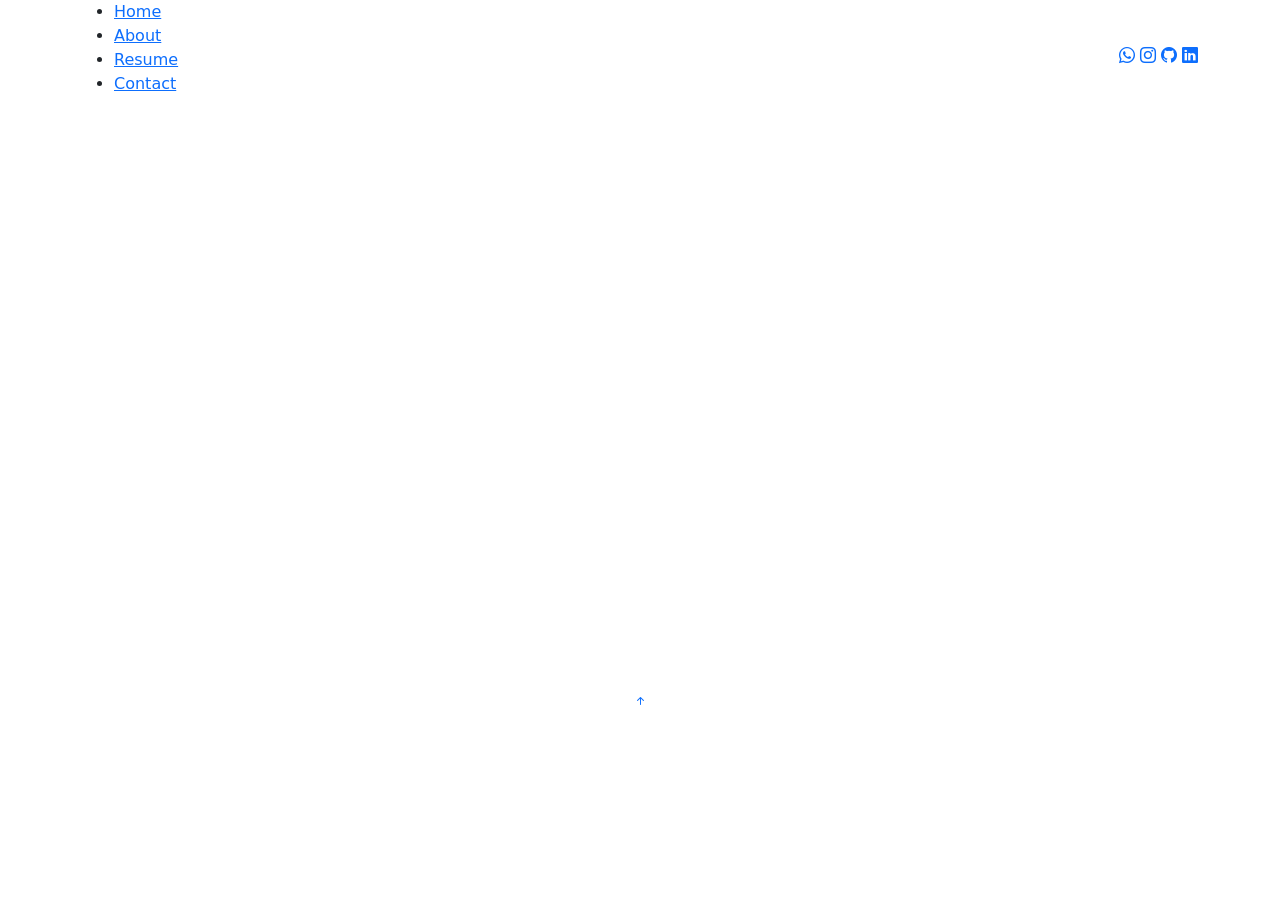
==== commit 6382c696: "Clean up vendor files in about.html Removed unused CSS and JS vendor files from about.html." ====
--- a/about.html
+++ b/about.html
@@ -21,8 +21,6 @@
   <link href="assets/vendor/bootstrap/css/bootstrap.min.css" rel="stylesheet">
   <link href="assets/vendor/bootstrap-icons/bootstrap-icons.css" rel="stylesheet">
   <link href="assets/vendor/aos/aos.css" rel="stylesheet">
-  <link href="assets/vendor/swiper/swiper-bundle.min.css" rel="stylesheet">
-  <link href="assets/vendor/glightbox/css/glightbox.min.css" rel="stylesheet">
 
   <!-- Main CSS File -->
   <link href="assets/css/main.css" rel="stylesheet">
@@ -41,10 +39,6 @@
   <header id="header" class="header d-flex align-items-center light-background sticky-top">
     <div class="container position-relative d-flex align-items-center justify-content-between">
 
-      <!-- <a href="index.html" class="logo d-flex align-items-center me-auto me-xl-0">
-      <img src="assets/img/logo.webp" alt="">
-      <h1 class="sitename">FolioOne</h1> 
-    </a> -->
 
       <nav id="navmenu" class="navmenu">
         <ul>
@@ -89,16 +83,20 @@
               <span class="eyebrow">Hello there</span>
               <h2 class="headline">Hi, I'm Sayanth MP - A cybersecurity student passionate about protecting systems and continuously learning new technologies.</h2>
 
-              <div class="cta-group">
-                
-               
-              </div>
+              
             </div>
           </div>
 
           <div class="col-lg-5" data-aos="zoom-in" data-aos-delay="250">
             <figure class="profile-figure text-center text-lg-end">
-              <img src="assets/img/person/2.jpeg" alt="Portrait of Alex" class="img-fluid profile-photo">
+            <img
+                src="assets/img/person/2.webp"
+                alt="Sayanth M P"
+                class="img-fluid profile-photo"
+                loading="lazy"
+                decoding="async"
+                width="500"
+                height="600">
             </figure>
           </div>
         </div>
@@ -194,19 +192,12 @@
 
   <!-- Vendor JS Files -->
   <script src="assets/vendor/bootstrap/js/bootstrap.bundle.min.js"></script>
-  <script src="assets/vendor/php-email-form/validate.js"></script>
   <script src="assets/vendor/aos/aos.js"></script>
-  <script src="assets/vendor/typed.js/typed.umd.js"></script>
   <script src="assets/vendor/waypoints/noframework.waypoints.js"></script>
-  <script src="assets/vendor/purecounter/purecounter_vanilla.js"></script>
-  <script src="assets/vendor/swiper/swiper-bundle.min.js"></script>
-  <script src="assets/vendor/imagesloaded/imagesloaded.pkgd.min.js"></script>
-  <script src="assets/vendor/isotope-layout/isotope.pkgd.min.js"></script>
-  <script src="assets/vendor/glightbox/js/glightbox.min.js"></script>
 
   <!-- Main JS File -->
   <script src="assets/js/main.js"></script>
 
 </body>
 
-</html>+</html>
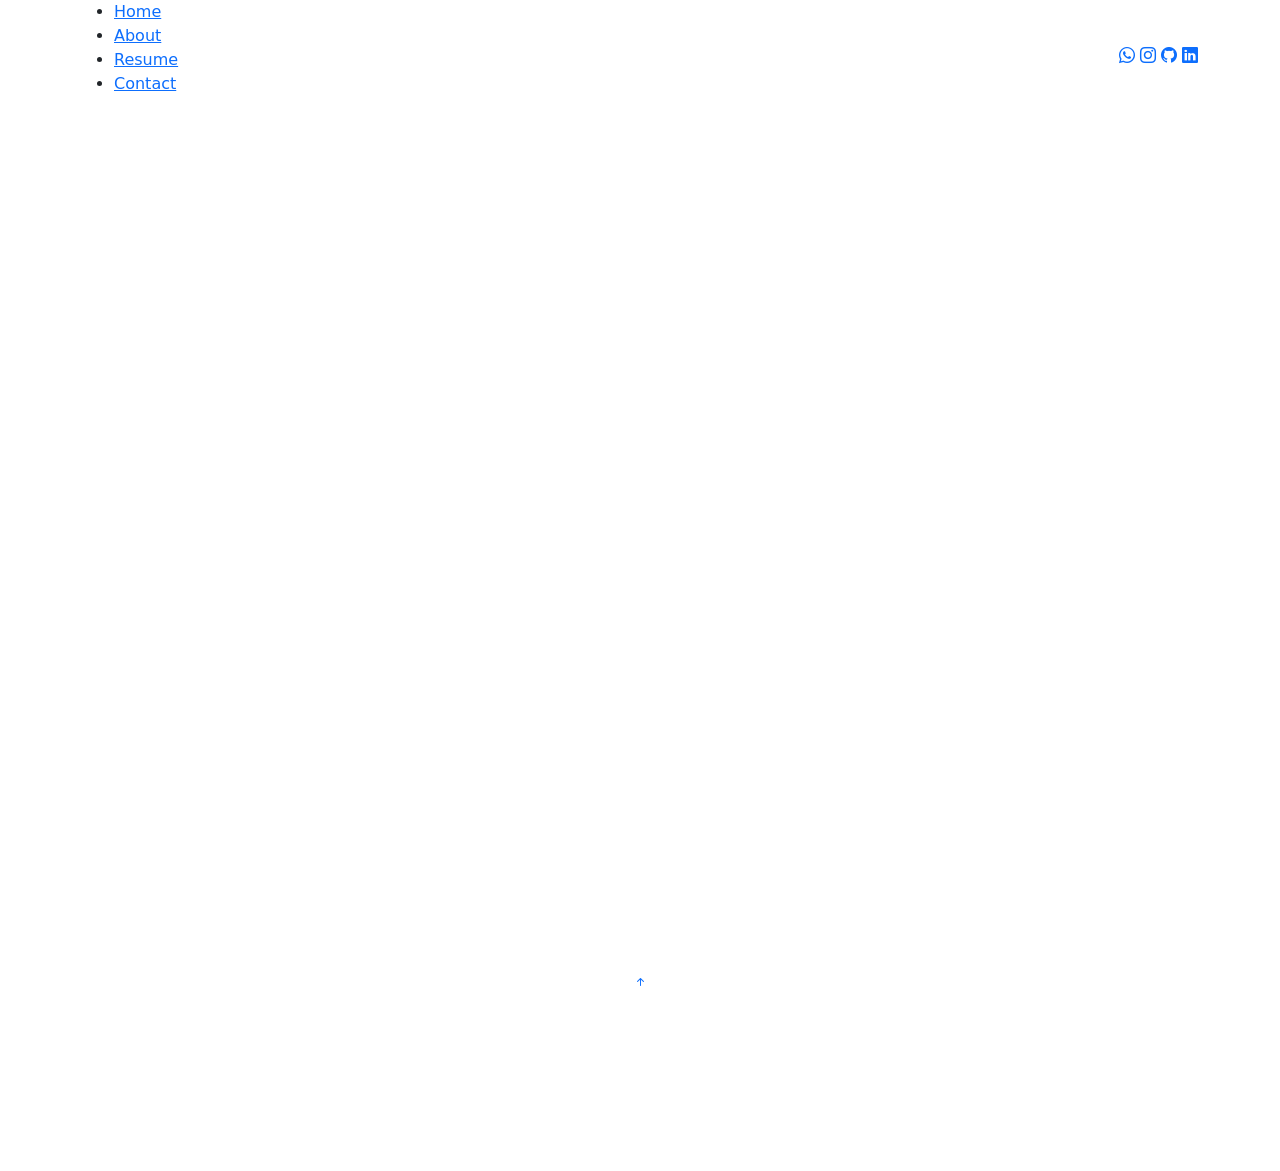
==== commit fe8b5d51: "Update Google Fonts link in about.html" ====
--- a/about.html
+++ b/about.html
@@ -15,7 +15,7 @@
   <!-- Fonts -->
   <link href="https://fonts.googleapis.com" rel="preconnect">
   <link href="https://fonts.gstatic.com" rel="preconnect" crossorigin>
-  <link href="https://fonts.googleapis.com/css2?family=Roboto:ital,wght@0,100;0,300;0,400;0,500;0,700;0,900;1,100;1,300;1,400;1,500;1,700;1,900&family=Poppins:ital,wght@0,100;0,200;0,300;0,400;0,500;0,600;0,700;0,800;0,900;1,100;1,200;1,300;1,400;1,500;1,600;1,700;1,800;1,900&family=Raleway:ital,wght@0,100;0,200;0,300;0,400;0,500;0,600;0,700;0,800;0,900;1,100;1,200;1,300;1,400;1,500;1,600;1,700;1,800;1,900&display=swap" rel="stylesheet">
+  <link href="https://fonts.googleapis.com/css2?family=Roboto:ital,wght@0,100;...&display=swap" rel="stylesheet">
 
   <!-- Vendor CSS Files -->
   <link href="assets/vendor/bootstrap/css/bootstrap.min.css" rel="stylesheet">
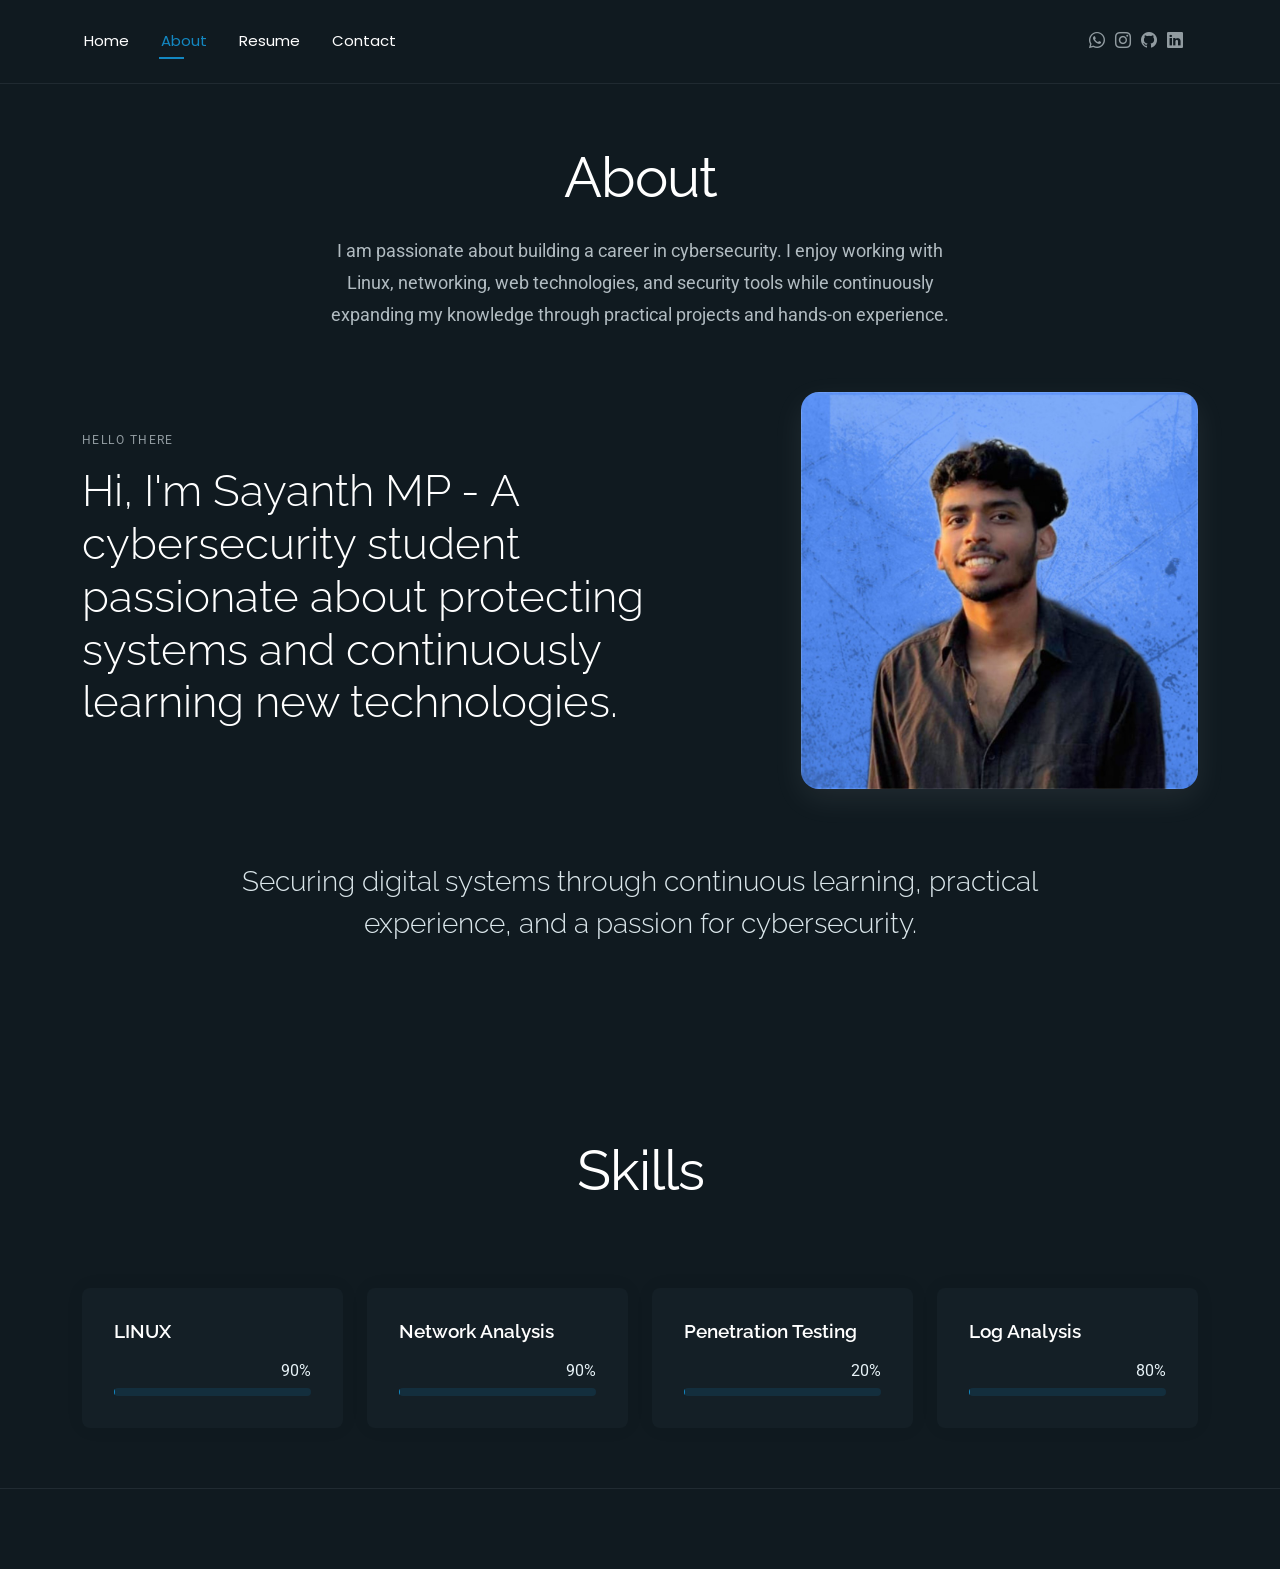
==== commit a9932967: "Update penetration testing progress percentage" ====
--- a/about.html
+++ b/about.html
@@ -13,9 +13,10 @@
   <link href="assets/img/apple-touch-icon.png" rel="apple-touch-icon">
 
   <!-- Fonts -->
-  <link href="https://fonts.googleapis.com" rel="preconnect">
-  <link href="https://fonts.gstatic.com" rel="preconnect" crossorigin>
-  <link href="https://fonts.googleapis.com/css2?family=Roboto:ital,wght@0,100;...&display=swap" rel="stylesheet">
+  <link rel="preconnect" href="https://fonts.googleapis.com">
+  <link rel="preconnect" href="https://fonts.gstatic.com" crossorigin>
+
+  <link href="https://fonts.googleapis.com/css2?family=Roboto:wght@400;500;700&family=Poppins:wght@400;500;600&family=Raleway:wght@400;600;700&display=swap" rel="stylesheet">
 
   <!-- Vendor CSS Files -->
   <link href="assets/vendor/bootstrap/css/bootstrap.min.css" rel="stylesheet">
@@ -148,9 +149,9 @@
             <div class="skill-box">
               <h3>Penetration Testing</h3>
               
-              <span class="text-end d-block">80%</span>
-              <div class="progress">
-                <div class="progress-bar" role="progressbar" aria-valuenow="80" aria-valuemin="0" aria-valuemax="100"></div>
+              <span class="text-end d-block">20%</span>
+              <div class="progress">
+                <div class="progress-bar" role="progressbar" aria-valuenow="20" aria-valuemin="0" aria-valuemax="100"></div>
               </div>
             </div>
           </div>
--- a/assets/css/main.css
+++ b/assets/css/main.css
@@ -87,57 +87,6 @@
   font-family: var(--heading-font);
 }
 
-/* PHP Email Form Messages
-------------------------------*/
-.php-email-form .error-message {
-  display: none;
-  background: #df1529;
-  color: #ffffff;
-  text-align: left;
-  padding: 15px;
-  margin-bottom: 24px;
-  font-weight: 600;
-}
-
-.php-email-form .sent-message {
-  display: none;
-  color: #ffffff;
-  background: #059652;
-  text-align: center;
-  padding: 15px;
-  margin-bottom: 24px;
-  font-weight: 600;
-}
-
-.php-email-form .loading {
-  display: none;
-  background: var(--surface-color);
-  text-align: center;
-  padding: 15px;
-  margin-bottom: 24px;
-}
-
-.php-email-form .loading:before {
-  content: "";
-  display: inline-block;
-  border-radius: 50%;
-  width: 24px;
-  height: 24px;
-  margin: 0 10px -6px 0;
-  border: 3px solid var(--accent-color);
-  border-top-color: var(--surface-color);
-  animation: php-email-form-loading 1s linear infinite;
-}
-
-@keyframes php-email-form-loading {
-  0% {
-    transform: rotate(0deg);
-  }
-
-  100% {
-    transform: rotate(360deg);
-  }
-}
 
 /*--------------------------------------------------------------
 # Global Header
@@ -1231,166 +1180,6 @@
   width: 1px;
 }
 
-/*--------------------------------------------------------------
-# Stats Section
---------------------------------------------------------------*/
-.stats .avatars {
-  position: relative;
-}
-
-.stats .avatars img {
-  width: 60px;
-  height: 60px;
-  border: 3px solid var(--accent-color);
-  margin-right: -15px;
-  transition: transform 0.3s ease;
-}
-
-.stats .avatars img:hover {
-  transform: translateY(-5px);
-  z-index: 2;
-}
-
-.stats .counters h2 {
-  color: var(--heading-color);
-  font-size: 48px;
-  font-weight: 700;
-  margin-bottom: 10px;
-}
-
-.stats .counters h2 span {
-  display: inline-block;
-}
-
-.stats .counters p {
-  color: var(--default-color);
-  font-size: 18px;
-  margin: 0;
-  opacity: 0.9;
-}
-
-@media (max-width: 991px) {
-  .stats .row {
-    text-align: center;
-  }
-
-  .stats .avatars {
-    justify-content: center;
-    margin-bottom: 40px;
-  }
-
-  .stats .counters h2 {
-    font-size: 36px;
-  }
-
-  .stats .counters p {
-    font-size: 16px;
-  }
-
-  .stats .counters .col-md-4 {
-    margin-bottom: 30px;
-  }
-
-  .stats .counters .col-md-4:last-child {
-    margin-bottom: 0;
-  }
-}
-
-@media (max-width: 576px) {
-  .stats {
-    padding: 60px 0;
-  }
-
-  .stats .avatars {
-    flex-wrap: wrap;
-    justify-content: center;
-  }
-
-  .stats .avatars img {
-    margin: 0 -8px;
-  }
-}
-
-/*--------------------------------------------------------------
-# Testimonials Section
---------------------------------------------------------------*/
-.testimonials .testimonials-carousel,
-.testimonials .testimonials-slider {
-  overflow: hidden;
-}
-
-.testimonials .testimonial-item .testimonial-content {
-  border-left: 3px solid var(--accent-color);
-  padding-left: 30px;
-}
-
-.testimonials .testimonial-item .testimonial-img {
-  border-radius: 50%;
-  border: 4px solid var(--background-color);
-  margin: 0 auto;
-}
-
-.testimonials .testimonial-item h3 {
-  font-size: 20px;
-  font-weight: bold;
-  margin: 10px 0 5px 0;
-}
-
-.testimonials .testimonial-item h4 {
-  font-size: 14px;
-  color: color-mix(in srgb, var(--default-color), transparent 40%);
-  margin: 0 0 10px 0;
-}
-
-.testimonials .testimonial-item .stars i {
-  color: #ffc107;
-  margin: 0 1px;
-}
-
-.testimonials .testimonial-item .quote-icon-left,
-.testimonials .testimonial-item .quote-icon-right {
-  color: color-mix(in srgb, var(--accent-color), transparent 50%);
-  font-size: 26px;
-  line-height: 0;
-}
-
-.testimonials .testimonial-item .quote-icon-left {
-  display: inline-block;
-  left: -5px;
-  position: relative;
-}
-
-.testimonials .testimonial-item .quote-icon-right {
-  display: inline-block;
-  right: -5px;
-  position: relative;
-  top: 10px;
-  transform: scale(-1, -1);
-}
-
-.testimonials .testimonial-item p {
-  font-style: italic;
-}
-
-.testimonials .swiper-wrapper {
-  height: auto;
-}
-
-.testimonials .swiper-pagination {
-  margin-top: 30px;
-  position: relative;
-}
-
-.testimonials .swiper-pagination .swiper-pagination-bullet {
-  width: 12px;
-  height: 12px;
-  background-color: color-mix(in srgb, var(--default-color), transparent 85%);
-  opacity: 1;
-}
-
-.testimonials .swiper-pagination .swiper-pagination-bullet-active {
-  background-color: var(--accent-color);
-}
 
 /*--------------------------------------------------------------
 # Resume Section
@@ -1537,1164 +1326,6 @@
 }
 
 /*--------------------------------------------------------------
-# Services Section
---------------------------------------------------------------*/
-.services .service-item {
-  display: flex;
-  background-color: var(--surface-color);
-  border-radius: 12px;
-  padding: 2rem;
-  height: 100%;
-  position: relative;
-  overflow: hidden;
-  box-shadow: 0 5px 20px rgba(0, 0, 0, 0.03);
-  transition: all 0.4s ease;
-}
-
-.services .service-item::before {
-  content: "";
-  position: absolute;
-  left: 0;
-  top: 0;
-  height: 100%;
-  width: 4px;
-  background-color: var(--accent-color);
-  transform: scaleY(0);
-  transform-origin: bottom;
-  transition: transform 0.4s cubic-bezier(0.65, 0, 0.35, 1);
-}
-
-.services .service-item:hover {
-  box-shadow: 0 10px 30px rgba(0, 0, 0, 0.08);
-  transform: translateY(-5px);
-}
-
-.services .service-item:hover::before {
-  transform: scaleY(1);
-}
-
-.services .service-item:hover .service-icon {
-  background-color: var(--accent-color);
-  color: var(--contrast-color);
-  transform: rotateY(180deg);
-}
-
-.services .service-item:hover .service-icon i {
-  transform: rotateY(180deg);
-}
-
-.services .service-item:hover .service-link i {
-  transform: translateX(5px);
-}
-
-.services .service-icon {
-  flex-shrink: 0;
-  width: 70px;
-  height: 70px;
-  border-radius: 12px;
-  background-color: color-mix(in srgb, var(--accent-color), transparent 90%);
-  color: var(--accent-color);
-  display: flex;
-  align-items: center;
-  justify-content: center;
-  margin-right: 1.5rem;
-  transition: all 0.5s ease;
-}
-
-.services .service-icon i {
-  font-size: 2rem;
-  transition: transform 0.5s ease;
-}
-
-.services .service-content {
-  flex-grow: 1;
-}
-
-.services .service-content h3 {
-  font-size: 1.4rem;
-  margin-bottom: 1rem;
-  font-weight: 700;
-  color: var(--heading-color);
-}
-
-.services .service-content p {
-  margin-bottom: 1.25rem;
-  color: color-mix(in srgb, var(--default-color), transparent 20%);
-}
-
-.services .service-link {
-  display: inline-flex;
-  align-items: center;
-  color: var(--accent-color);
-  font-weight: 600;
-  text-decoration: none;
-  transition: color 0.3s ease;
-}
-
-.services .service-link span {
-  margin-right: 0.5rem;
-}
-
-.services .service-link i {
-  transition: transform 0.3s ease;
-}
-
-.services .service-link:hover {
-  color: color-mix(in srgb, var(--accent-color), transparent 25%);
-}
-
-@media (max-width: 767.98px) {
-  .services .service-item {
-    padding: 1.5rem;
-    margin-bottom: 1rem;
-  }
-
-  .services .service-icon {
-    width: 60px;
-    height: 60px;
-    margin-right: 1rem;
-  }
-
-  .services .service-icon i {
-    font-size: 1.5rem;
-  }
-
-  .services .service-content h3 {
-    font-size: 1.2rem;
-    margin-bottom: 0.75rem;
-  }
-
-  .services .service-content p {
-    margin-bottom: 1rem;
-    font-size: 0.95rem;
-  }
-}
-
-@media (max-width: 575.98px) {
-  .services .service-item {
-    flex-direction: column;
-    text-align: center;
-  }
-
-  .services .service-item::before {
-    width: 100%;
-    height: 4px;
-    transform: scaleX(0);
-    transform-origin: left;
-  }
-
-  .services .service-item:hover::before {
-    transform: scaleX(1);
-  }
-
-  .services .service-icon {
-    margin-right: 0;
-    margin-bottom: 1.25rem;
-  }
-
-  .services .service-link {
-    justify-content: center;
-  }
-}
-
-/*--------------------------------------------------------------
-# Service Details Section
---------------------------------------------------------------*/
-.service-details .service-hero {
-  margin-bottom: 4rem;
-}
-
-.service-details .service-hero .service-meta {
-  display: flex;
-  align-items: center;
-  gap: 1rem;
-  margin-bottom: 1.5rem;
-}
-
-.service-details .service-hero .service-meta .service-category {
-  background: color-mix(in srgb, var(--accent-color), transparent 85%);
-  color: var(--accent-color);
-  padding: 0.5rem 1rem;
-  border-radius: 20px;
-  font-size: 0.85rem;
-  font-weight: 500;
-  letter-spacing: 0.5px;
-}
-
-.service-details .service-hero .service-meta .reading-time {
-  color: color-mix(in srgb, var(--default-color), transparent 50%);
-  font-size: 0.9rem;
-  font-weight: 300;
-}
-
-.service-details .service-hero h1 {
-  font-size: 3.5rem;
-  font-weight: 300;
-  line-height: 1.2;
-  margin-bottom: 1.5rem;
-  color: var(--heading-color);
-  letter-spacing: -0.02em;
-}
-
-.service-details .service-hero .service-description {
-  font-size: 1.25rem;
-  line-height: 1.7;
-  color: color-mix(in srgb, var(--default-color), transparent 25%);
-  font-weight: 300;
-  margin: 0;
-}
-
-.service-details .service-visual {
-  margin-bottom: 4rem;
-  overflow: hidden;
-  border-radius: 4px;
-}
-
-.service-details .service-visual img {
-  width: 100%;
-  height: 400px;
-  object-fit: cover;
-  transition: transform 0.5s ease;
-}
-
-.service-details .service-visual img:hover {
-  transform: scale(1.02);
-}
-
-.service-details .service-narrative {
-  margin-bottom: 5rem;
-}
-
-.service-details .service-narrative h3 {
-  font-size: 2rem;
-  font-weight: 300;
-  margin-bottom: 2rem;
-  color: var(--heading-color);
-  letter-spacing: -0.01em;
-}
-
-.service-details .service-narrative p {
-  font-size: 1.1rem;
-  line-height: 1.8;
-  margin-bottom: 2rem;
-  color: var(--default-color);
-  font-weight: 300;
-}
-
-.service-details .benefits-grid {
-  display: grid;
-  grid-template-columns: repeat(auto-fit, minmax(280px, 1fr));
-  gap: 2.5rem;
-  margin-top: 3rem;
-}
-
-.service-details .benefits-grid .benefit-card {
-  text-align: center;
-  padding: 0;
-}
-
-.service-details .benefits-grid .benefit-card .benefit-icon {
-  width: 60px;
-  height: 60px;
-  background: color-mix(in srgb, var(--accent-color), transparent 90%);
-  border-radius: 50%;
-  display: flex;
-  align-items: center;
-  justify-content: center;
-  margin: 0 auto 1.5rem;
-  transition: all 0.3s ease;
-}
-
-.service-details .benefits-grid .benefit-card .benefit-icon i {
-  font-size: 1.5rem;
-  color: var(--accent-color);
-}
-
-.service-details .benefits-grid .benefit-card:hover .benefit-icon {
-  background: var(--accent-color);
-  transform: translateY(-2px);
-}
-
-.service-details .benefits-grid .benefit-card:hover .benefit-icon i {
-  color: var(--contrast-color);
-}
-
-.service-details .benefits-grid .benefit-card h4 {
-  font-size: 1.2rem;
-  font-weight: 400;
-  margin-bottom: 1rem;
-  color: var(--heading-color);
-}
-
-.service-details .benefits-grid .benefit-card p {
-  font-size: 1rem;
-  line-height: 1.6;
-  color: color-mix(in srgb, var(--default-color), transparent 30%);
-  margin: 0;
-}
-
-.service-details .timeline-section {
-  margin-bottom: 4rem;
-}
-
-.service-details .timeline-section h3 {
-  font-size: 2rem;
-  font-weight: 300;
-  margin-bottom: 3rem;
-  color: var(--heading-color);
-  letter-spacing: -0.01em;
-}
-
-.service-details .timeline-section .timeline {
-  position: relative;
-}
-
-.service-details .timeline-section .timeline::before {
-  content: "";
-  position: absolute;
-  left: 30px;
-  top: 0;
-  bottom: 0;
-  width: 1px;
-  background: color-mix(in srgb, var(--default-color), transparent 85%);
-}
-
-.service-details .timeline-section .timeline .timeline-item {
-  position: relative;
-  padding-left: 80px;
-  margin-bottom: 3rem;
-}
-
-.service-details .timeline-section .timeline .timeline-item:last-child {
-  margin-bottom: 0;
-}
-
-.service-details .timeline-section .timeline .timeline-item .timeline-marker {
-  position: absolute;
-  left: 0;
-  top: 0;
-  width: 60px;
-  height: 60px;
-  background: var(--surface-color);
-  border: 2px solid color-mix(in srgb, var(--accent-color), transparent 70%);
-  border-radius: 50%;
-  display: flex;
-  align-items: center;
-  justify-content: center;
-  z-index: 1;
-}
-
-.service-details .timeline-section .timeline .timeline-item .timeline-marker span {
-  font-size: 1.2rem;
-  font-weight: 500;
-  color: var(--accent-color);
-}
-
-.service-details .timeline-section .timeline .timeline-item .timeline-content h4 {
-  font-size: 1.3rem;
-  font-weight: 400;
-  margin-bottom: 0.75rem;
-  color: var(--heading-color);
-}
-
-.service-details .timeline-section .timeline .timeline-item .timeline-content p {
-  font-size: 1rem;
-  line-height: 1.6;
-  margin-bottom: 0.5rem;
-  color: var(--default-color);
-}
-
-.service-details .timeline-section .timeline .timeline-item .timeline-content small {
-  color: color-mix(in srgb, var(--default-color), transparent 40%);
-  font-size: 0.9rem;
-  font-weight: 500;
-}
-
-.service-details .service-sidebar {
-  padding-left: 2rem;
-}
-
-@media (max-width: 992px) {
-  .service-details .service-sidebar {
-    padding-left: 0;
-    margin-top: 4rem;
-  }
-}
-
-.service-details .overview-card,
-.service-details .success-story,
-.service-details .consultation-form {
-  background: var(--surface-color);
-  border-radius: 8px;
-  padding: 2.5rem;
-  margin-bottom: 2.5rem;
-  border: 1px solid color-mix(in srgb, var(--default-color), transparent 93%);
-  transition: all 0.3s ease;
-}
-
-.service-details .overview-card:hover,
-.service-details .success-story:hover,
-.service-details .consultation-form:hover {
-  border-color: color-mix(in srgb, var(--accent-color), transparent 80%);
-}
-
-.service-details .overview-card .overview-header h4 {
-  font-size: 1.4rem;
-  font-weight: 400;
-  margin-bottom: 2rem;
-  color: var(--heading-color);
-}
-
-.service-details .overview-card .overview-stats {
-  display: grid;
-  grid-template-columns: repeat(3, 1fr);
-  gap: 1.5rem;
-  margin-bottom: 2rem;
-}
-
-.service-details .overview-card .overview-stats .stat-item {
-  text-align: center;
-}
-
-.service-details .overview-card .overview-stats .stat-item .stat-number {
-  font-size: 2rem;
-  font-weight: 300;
-  color: var(--accent-color);
-  line-height: 1;
-  margin-bottom: 0.5rem;
-}
-
-.service-details .overview-card .overview-stats .stat-item .stat-label {
-  font-size: 0.85rem;
-  color: color-mix(in srgb, var(--default-color), transparent 40%);
-  font-weight: 500;
-  text-transform: uppercase;
-  letter-spacing: 0.5px;
-}
-
-.service-details .overview-card .overview-details {
-  border-top: 1px solid color-mix(in srgb, var(--default-color), transparent 90%);
-  padding-top: 1.5rem;
-}
-
-.service-details .overview-card .overview-details .detail-row {
-  display: flex;
-  justify-content: space-between;
-  align-items: center;
-  margin-bottom: 1rem;
-}
-
-.service-details .overview-card .overview-details .detail-row:last-child {
-  margin-bottom: 0;
-}
-
-.service-details .overview-card .overview-details .detail-row .detail-label {
-  font-size: 0.95rem;
-  color: color-mix(in srgb, var(--default-color), transparent 30%);
-  font-weight: 400;
-}
-
-.service-details .overview-card .overview-details .detail-row .detail-value {
-  font-size: 0.95rem;
-  color: var(--heading-color);
-  font-weight: 500;
-}
-
-.service-details .success-story .story-quote p {
-  font-size: 1.1rem;
-  line-height: 1.7;
-  color: color-mix(in srgb, var(--default-color), transparent 20%);
-  font-style: italic;
-  margin-bottom: 2rem;
-}
-
-.service-details .success-story .story-author {
-  display: flex;
-  align-items: center;
-  gap: 1rem;
-  margin-bottom: 1.5rem;
-}
-
-.service-details .success-story .story-author .author-avatar {
-  width: 50px;
-  height: 50px;
-  border-radius: 50%;
-  object-fit: cover;
-}
-
-.service-details .success-story .story-author .author-details h5 {
-  font-size: 1rem;
-  font-weight: 500;
-  margin-bottom: 0.25rem;
-  color: var(--heading-color);
-}
-
-.service-details .success-story .story-author .author-details span {
-  display: block;
-  font-size: 0.9rem;
-  color: color-mix(in srgb, var(--default-color), transparent 40%);
-  margin-bottom: 0.25rem;
-}
-
-.service-details .success-story .story-author .author-details small {
-  font-size: 0.8rem;
-  color: color-mix(in srgb, var(--default-color), transparent 50%);
-}
-
-.service-details .success-story .story-metrics {
-  display: grid;
-  grid-template-columns: repeat(2, 1fr);
-  gap: 1rem;
-  padding-top: 1.5rem;
-  border-top: 1px solid color-mix(in srgb, var(--default-color), transparent 90%);
-}
-
-.service-details .success-story .story-metrics .metric {
-  text-align: center;
-}
-
-.service-details .success-story .story-metrics .metric .metric-value {
-  font-size: 1.5rem;
-  font-weight: 500;
-  color: var(--accent-color);
-  display: block;
-  margin-bottom: 0.25rem;
-}
-
-.service-details .success-story .story-metrics .metric .metric-label {
-  font-size: 0.8rem;
-  color: color-mix(in srgb, var(--default-color), transparent 40%);
-  text-transform: uppercase;
-  letter-spacing: 0.5px;
-}
-
-.service-details .consultation-form .form-header {
-  margin-bottom: 2rem;
-}
-
-.service-details .consultation-form .form-header h4 {
-  font-size: 1.4rem;
-  font-weight: 400;
-  margin-bottom: 0.75rem;
-  color: var(--heading-color);
-}
-
-.service-details .consultation-form .form-header p {
-  font-size: 0.95rem;
-  line-height: 1.6;
-  color: color-mix(in srgb, var(--default-color), transparent 30%);
-  margin: 0;
-}
-
-.service-details .consultation-form .form-group {
-  margin-bottom: 1.5rem;
-}
-
-.service-details .consultation-form .form-input {
-  width: 100%;
-  padding: 1rem;
-  border: 1px solid color-mix(in srgb, var(--default-color), transparent 85%);
-  border-radius: 4px;
-  font-size: 0.95rem;
-  transition: all 0.3s ease;
-  background: transparent;
-}
-
-.service-details .consultation-form .form-input:focus {
-  outline: none;
-  border-color: var(--accent-color);
-  box-shadow: 0 0 0 3px color-mix(in srgb, var(--accent-color), transparent 90%);
-}
-
-.service-details .consultation-form input[type=text],
-.service-details .consultation-form input[type=email],
-.service-details .consultation-form input[type=tel],
-.service-details .consultation-form select,
-.service-details .consultation-form textarea {
-  color: var(--default-color);
-  background-color: var(--surface-color);
-  font-size: 14px;
-  border-color: color-mix(in srgb, var(--default-color), transparent 80%);
-}
-
-.service-details .consultation-form input[type=text]:focus,
-.service-details .consultation-form input[type=email]:focus,
-.service-details .consultation-form input[type=tel]:focus,
-.service-details .consultation-form select:focus,
-.service-details .consultation-form textarea:focus {
-  border-color: var(--accent-color);
-}
-
-.service-details .consultation-form input[type=text]::placeholder,
-.service-details .consultation-form input[type=email]::placeholder,
-.service-details .consultation-form input[type=tel]::placeholder,
-.service-details .consultation-form select::placeholder,
-.service-details .consultation-form textarea::placeholder {
-  color: color-mix(in srgb, var(--default-color), transparent 70%);
-}
-
-.service-details .consultation-form .btn-consultation {
-  background: var(--accent-color);
-  color: var(--contrast-color);
-  border: none;
-  padding: 1rem 2rem;
-  border-radius: 4px;
-  font-size: 0.95rem;
-  font-weight: 500;
-  width: 100%;
-  display: flex;
-  align-items: center;
-  justify-content: center;
-  gap: 0.5rem;
-  transition: all 0.3s ease;
-  text-transform: none;
-}
-
-.service-details .consultation-form .btn-consultation:hover {
-  background: color-mix(in srgb, var(--accent-color), transparent 10%);
-  transform: translateY(-1px);
-}
-
-.service-details .consultation-form .btn-consultation i {
-  font-size: 0.9rem;
-}
-
-@media (max-width: 768px) {
-  .service-details .service-hero h1 {
-    font-size: 2.5rem;
-  }
-
-  .service-details .service-hero .service-description {
-    font-size: 1.1rem;
-  }
-
-  .service-details .service-visual img {
-    height: 250px;
-  }
-
-  .service-details .benefits-grid {
-    grid-template-columns: 1fr;
-    gap: 2rem;
-  }
-
-  .service-details .timeline-section .timeline::before {
-    left: 20px;
-  }
-
-  .service-details .timeline-section .timeline .timeline-item {
-    padding-left: 60px;
-  }
-
-  .service-details .timeline-section .timeline .timeline-item .timeline-marker {
-    width: 40px;
-    height: 40px;
-  }
-
-  .service-details .timeline-section .timeline .timeline-item .timeline-marker span {
-    font-size: 1rem;
-  }
-
-  .service-details .overview-card .overview-stats {
-    grid-template-columns: 1fr;
-    gap: 1rem;
-  }
-}
-
-/*--------------------------------------------------------------
-# Portfolio Section
---------------------------------------------------------------*/
-.portfolio .portfolio-filters {
-  display: flex;
-  justify-content: center;
-  flex-wrap: wrap;
-  gap: 10px;
-  margin-bottom: 30px;
-  padding: 0;
-  list-style: none;
-}
-
-.portfolio .portfolio-filters li {
-  padding: 8px 20px;
-  font-size: 0.95rem;
-  font-weight: 500;
-  border-radius: 30px;
-  cursor: pointer;
-  transition: all 0.3s ease;
-  background-color: color-mix(in srgb, var(--accent-color), transparent 90%);
-  color: var(--accent-color);
-}
-
-.portfolio .portfolio-filters li:hover {
-  background-color: color-mix(in srgb, var(--accent-color), transparent 80%);
-}
-
-.portfolio .portfolio-filters li.filter-active {
-  background-color: var(--accent-color);
-  color: var(--contrast-color);
-}
-
-.portfolio .portfolio-card {
-  background-color: var(--surface-color);
-  border-radius: 10px;
-  overflow: hidden;
-  box-shadow: 0 5px 15px rgba(0, 0, 0, 0.05);
-  margin-bottom: 30px;
-  transition: all 0.3s ease;
-}
-
-.portfolio .portfolio-card:hover {
-  transform: translateY(-10px);
-  box-shadow: 0 10px 30px rgba(0, 0, 0, 0.1);
-}
-
-.portfolio .portfolio-card:hover .portfolio-img .portfolio-overlay {
-  opacity: 1;
-}
-
-.portfolio .portfolio-card:hover .portfolio-img img {
-  transform: scale(1.1);
-}
-
-.portfolio .portfolio-card .portfolio-img {
-  position: relative;
-  overflow: hidden;
-}
-
-.portfolio .portfolio-card .portfolio-img img {
-  width: 100%;
-  height: auto;
-  transition: transform 0.5s ease;
-}
-
-.portfolio .portfolio-card .portfolio-img .portfolio-overlay {
-  position: absolute;
-  top: 0;
-  left: 0;
-  width: 100%;
-  height: 100%;
-  background: rgba(0, 0, 0, 0.6);
-  display: flex;
-  align-items: center;
-  justify-content: center;
-  gap: 15px;
-  opacity: 0;
-  transition: all 0.3s ease;
-}
-
-.portfolio .portfolio-card .portfolio-img .portfolio-overlay a {
-  width: 45px;
-  height: 45px;
-  background-color: var(--accent-color);
-  color: var(--contrast-color);
-  border-radius: 50%;
-  display: flex;
-  align-items: center;
-  justify-content: center;
-  font-size: 1.2rem;
-  transition: all 0.3s ease;
-}
-
-.portfolio .portfolio-card .portfolio-img .portfolio-overlay a:hover {
-  background-color: color-mix(in srgb, var(--accent-color), #fff 20%);
-  transform: translateY(-5px);
-}
-
-.portfolio .portfolio-card .portfolio-info {
-  padding: 20px;
-}
-
-.portfolio .portfolio-card .portfolio-info h4 {
-  font-size: 1.2rem;
-  font-weight: 700;
-  margin-bottom: 5px;
-  color: var(--heading-color);
-}
-
-.portfolio .portfolio-card .portfolio-info p {
-  font-size: 0.9rem;
-  color: var(--default-color);
-  margin-bottom: 10px;
-}
-
-.portfolio .portfolio-card .portfolio-info .portfolio-tags {
-  display: flex;
-  flex-wrap: wrap;
-  gap: 8px;
-}
-
-.portfolio .portfolio-card .portfolio-info .portfolio-tags span {
-  font-size: 0.8rem;
-  padding: 4px 12px;
-  border-radius: 20px;
-  background-color: color-mix(in srgb, var(--accent-color), transparent 90%);
-  color: var(--accent-color);
-}
-
-.portfolio .btn-primary {
-  background-color: var(--accent-color);
-  border-color: var(--accent-color);
-  color: var(--contrast-color);
-  padding: 12px 30px;
-  font-weight: 600;
-  border-radius: 5px;
-  transition: all 0.3s ease;
-}
-
-.portfolio .btn-primary:hover {
-  background-color: color-mix(in srgb, var(--accent-color), #000 10%);
-  border-color: color-mix(in srgb, var(--accent-color), #000 10%);
-  transform: translateY(-3px);
-  box-shadow: 0 5px 15px rgba(0, 0, 0, 0.1);
-}
-
-/*--------------------------------------------------------------
-# Portfolio Details Section
---------------------------------------------------------------*/
-.portfolio-details {
-  --section-spacing: 2.5rem;
-}
-
-.portfolio-details .portfolio-details-media {
-  position: relative;
-}
-
-.portfolio-details .portfolio-details-media .main-image {
-  margin-bottom: 1rem;
-  border-radius: 20px;
-  overflow: hidden;
-  box-shadow: 0 10px 30px rgba(0, 0, 0, 0.08);
-}
-
-.portfolio-details .portfolio-details-media .main-image .portfolio-details-slider {
-  position: relative;
-}
-
-.portfolio-details .portfolio-details-media .main-image .portfolio-details-slider .swiper-wrapper {
-  height: auto !important;
-}
-
-.portfolio-details .portfolio-details-media .main-image .portfolio-details-slider .swiper-slide img {
-  aspect-ratio: 3/2;
-  object-fit: cover;
-  width: 100%;
-}
-
-.portfolio-details .portfolio-details-media .main-image .portfolio-details-slider .swiper-button-next,
-.portfolio-details .portfolio-details-media .main-image .portfolio-details-slider .swiper-button-prev {
-  background-color: var(--contrast-color);
-  width: 40px;
-  height: 40px;
-  border-radius: 50%;
-  transition: all 0.3s ease;
-}
-
-.portfolio-details .portfolio-details-media .main-image .portfolio-details-slider .swiper-button-next:after,
-.portfolio-details .portfolio-details-media .main-image .portfolio-details-slider .swiper-button-prev:after {
-  font-size: 16px;
-  color: var(--accent-color);
-  font-weight: bold;
-}
-
-.portfolio-details .portfolio-details-media .main-image .portfolio-details-slider .swiper-button-next:hover,
-.portfolio-details .portfolio-details-media .main-image .portfolio-details-slider .swiper-button-prev:hover {
-  background-color: var(--accent-color);
-}
-
-.portfolio-details .portfolio-details-media .main-image .portfolio-details-slider .swiper-button-next:hover:after,
-.portfolio-details .portfolio-details-media .main-image .portfolio-details-slider .swiper-button-prev:hover:after {
-  color: var(--contrast-color);
-}
-
-.portfolio-details .portfolio-details-media .thumbnail-grid img {
-  height: 80px;
-  object-fit: cover;
-  border-radius: 8px;
-  cursor: pointer;
-  transition: all 0.3s ease;
-  box-shadow: 0 4px 10px rgba(0, 0, 0, 0.05);
-}
-
-.portfolio-details .portfolio-details-media .thumbnail-grid img:hover {
-  transform: translateY(-5px);
-  box-shadow: 0 8px 15px rgba(0, 0, 0, 0.1);
-}
-
-.portfolio-details .portfolio-details-media .tech-stack-badges {
-  display: flex;
-  flex-wrap: wrap;
-  gap: 10px;
-  margin-top: 1.5rem;
-}
-
-.portfolio-details .portfolio-details-media .tech-stack-badges span {
-  display: inline-block;
-  padding: 6px 12px;
-  font-size: 13px;
-  font-weight: 500;
-  border-radius: 20px;
-  background-color: color-mix(in srgb, var(--heading-color), transparent 85%);
-  color: var(--heading-color);
-  transition: all 0.3s ease;
-}
-
-.portfolio-details .portfolio-details-media .tech-stack-badges span:hover {
-  background-color: color-mix(in srgb, var(--heading-color), transparent 70%);
-  transform: translateY(-2px);
-}
-
-.portfolio-details .portfolio-details-content {
-  padding: 0 0 0 2rem;
-  height: 100%;
-  display: flex;
-  flex-direction: column;
-}
-
-.portfolio-details .portfolio-details-content .project-meta {
-  display: flex;
-  flex-wrap: wrap;
-  justify-content: space-between;
-  margin-bottom: 1.5rem;
-}
-
-.portfolio-details .portfolio-details-content .project-meta .badge-wrapper .project-badge {
-  display: inline-block;
-  padding: 8px 16px;
-  background-color: color-mix(in srgb, var(--accent-color), transparent 90%);
-  color: var(--accent-color);
-  border-radius: 30px;
-  font-weight: 600;
-  font-size: 14px;
-}
-
-.portfolio-details .portfolio-details-content .project-meta .date-client {
-  display: flex;
-  gap: 1.5rem;
-}
-
-.portfolio-details .portfolio-details-content .project-meta .date-client .meta-item {
-  display: flex;
-  align-items: center;
-  font-size: 14px;
-  color: color-mix(in srgb, var(--default-color), transparent 30%);
-}
-
-.portfolio-details .portfolio-details-content .project-meta .date-client .meta-item i {
-  margin-right: 6px;
-  color: var(--accent-color);
-}
-
-.portfolio-details .portfolio-details-content .project-title {
-  font-size: 2.2rem;
-  margin-bottom: 1rem;
-  font-weight: 700;
-  line-height: 1.2;
-  color: var(--heading-color);
-}
-
-.portfolio-details .portfolio-details-content .project-website {
-  display: flex;
-  align-items: center;
-  margin-bottom: 1.5rem;
-}
-
-.portfolio-details .portfolio-details-content .project-website i {
-  font-size: 22px;
-  color: var(--accent-color);
-  margin-right: 8px;
-}
-
-.portfolio-details .portfolio-details-content .project-website a {
-  font-weight: 500;
-  transition: all 0.3s;
-}
-
-.portfolio-details .portfolio-details-content .project-website a:hover {
-  letter-spacing: 0.5px;
-}
-
-.portfolio-details .portfolio-details-content .project-overview {
-  margin-bottom: var(--section-spacing);
-}
-
-.portfolio-details .portfolio-details-content .project-overview .lead {
-  font-size: 1.1rem;
-  line-height: 1.7;
-  color: color-mix(in srgb, var(--default-color), transparent 15%);
-  margin-bottom: 1.5rem;
-}
-
-.portfolio-details .portfolio-details-content .project-overview .project-accordion .accordion-item {
-  border: none;
-  background: none;
-  margin-bottom: 10px;
-}
-
-.portfolio-details .portfolio-details-content .project-overview .project-accordion .accordion-item .accordion-header .accordion-button {
-  padding: 1rem;
-  font-weight: 600;
-  font-size: 1rem;
-  color: var(--heading-color);
-  background-color: color-mix(in srgb, var(--surface-color), transparent 70%);
-  border-radius: 8px !important;
-  box-shadow: none;
-}
-
-.portfolio-details .portfolio-details-content .project-overview .project-accordion .accordion-item .accordion-header .accordion-button:not(.collapsed) {
-  background-color: var(--surface-color);
-  color: var(--accent-color);
-  border-bottom-left-radius: 0 !important;
-  border-bottom-right-radius: 0 !important;
-  box-shadow: 0 4px 10px rgba(0, 0, 0, 0.03);
-}
-
-.portfolio-details .portfolio-details-content .project-overview .project-accordion .accordion-item .accordion-header .accordion-button:not(.collapsed) i {
-  color: var(--accent-color);
-}
-
-.portfolio-details .portfolio-details-content .project-overview .project-accordion .accordion-item .accordion-header .accordion-button::after {
-  background-size: 14px;
-  width: 14px;
-  height: 14px;
-}
-
-.portfolio-details .portfolio-details-content .project-overview .project-accordion .accordion-item .accordion-header .accordion-button i {
-  font-size: 1.1rem;
-}
-
-.portfolio-details .portfolio-details-content .project-overview .project-accordion .accordion-item .accordion-body {
-  padding: 1rem;
-  background-color: var(--surface-color);
-  border-bottom-left-radius: 8px;
-  border-bottom-right-radius: 8px;
-}
-
-.portfolio-details .portfolio-details-content .project-overview .project-accordion .accordion-item .accordion-body p {
-  margin-bottom: 0;
-  color: color-mix(in srgb, var(--default-color), transparent 25%);
-  line-height: 1.6;
-}
-
-.portfolio-details .portfolio-details-content .project-features {
-  margin-bottom: var(--section-spacing);
-}
-
-.portfolio-details .portfolio-details-content .project-features h3 {
-  display: flex;
-  align-items: center;
-  font-size: 1.25rem;
-  margin-bottom: 1.2rem;
-}
-
-.portfolio-details .portfolio-details-content .project-features h3 i {
-  margin-right: 10px;
-  color: var(--accent-color);
-  font-size: 1.1em;
-}
-
-.portfolio-details .portfolio-details-content .project-features .feature-list {
-  list-style: none;
-  padding-left: 0;
-}
-
-.portfolio-details .portfolio-details-content .project-features .feature-list li {
-  display: flex;
-  align-items: center;
-  padding: 8px 0;
-  font-size: 15px;
-  color: color-mix(in srgb, var(--default-color), transparent 15%);
-}
-
-.portfolio-details .portfolio-details-content .project-features .feature-list li i {
-  color: var(--accent-color);
-  margin-right: 10px;
-  font-size: 1.1em;
-}
-
-.portfolio-details .portfolio-details-content .cta-buttons {
-  display: flex;
-  flex-wrap: wrap;
-  gap: 1rem;
-  margin-top: auto;
-}
-
-.portfolio-details .portfolio-details-content .cta-buttons .btn-view-project {
-  padding: 12px 28px;
-  background-color: var(--accent-color);
-  color: var(--contrast-color);
-  border-radius: 30px;
-  font-weight: 500;
-  transition: all 0.3s ease;
-}
-
-.portfolio-details .portfolio-details-content .cta-buttons .btn-view-project:hover {
-  background-color: color-mix(in srgb, var(--accent-color), black 15%);
-  transform: translateY(-3px);
-  box-shadow: 0 8px 15px rgba(0, 0, 0, 0.1);
-}
-
-.portfolio-details .portfolio-details-content .cta-buttons .btn-next-project {
-  padding: 12px 28px;
-  background-color: color-mix(in srgb, var(--heading-color), transparent 90%);
-  color: var(--heading-color);
-  border-radius: 30px;
-  font-weight: 500;
-  transition: all 0.3s ease;
-  display: flex;
-  align-items: center;
-  gap: 8px;
-}
-
-.portfolio-details .portfolio-details-content .cta-buttons .btn-next-project i {
-  transition: transform 0.3s ease;
-}
-
-.portfolio-details .portfolio-details-content .cta-buttons .btn-next-project:hover {
-  background-color: color-mix(in srgb, var(--heading-color), transparent 80%);
-}
-
-.portfolio-details .portfolio-details-content .cta-buttons .btn-next-project:hover i {
-  transform: translateX(3px);
-}
-
-@media (max-width: 1199.98px) {
-  .portfolio-details .portfolio-details-content {
-    padding-left: 1rem;
-  }
-}
-
-@media (max-width: 991.98px) {
-  .portfolio-details .portfolio-details-content {
-    padding: 2rem 0 0 0;
-  }
-
-  .portfolio-details .portfolio-details-content .cta-buttons {
-    margin-top: 2rem;
-  }
-}
-
-@media (max-width: 767.98px) {
-  .portfolio-details .project-meta {
-    flex-direction: column;
-    gap: 1rem;
-  }
-
-  .portfolio-details .project-meta .date-client {
-    flex-direction: column;
-    gap: 0.5rem;
-  }
-
-  .portfolio-details .cta-buttons {
-    flex-direction: column;
-    width: 100%;
-  }
-
-  .portfolio-details .cta-buttons a {
-    width: 100%;
-    text-align: center;
-  }
-}
-
-/*--------------------------------------------------------------
 # Contact Section
 --------------------------------------------------------------*/
 .contact .info-box {
@@ -2846,10 +1477,3 @@
 .contact .contact-form .btn:hover {
   background-color: color-mix(in srgb, var(--surface-color), transparent 70%);
 }
-
-/*--------------------------------------------------------------
-# Starter Section Section
---------------------------------------------------------------*/
-.starter-section {
-  /* Add your styles here */
-}
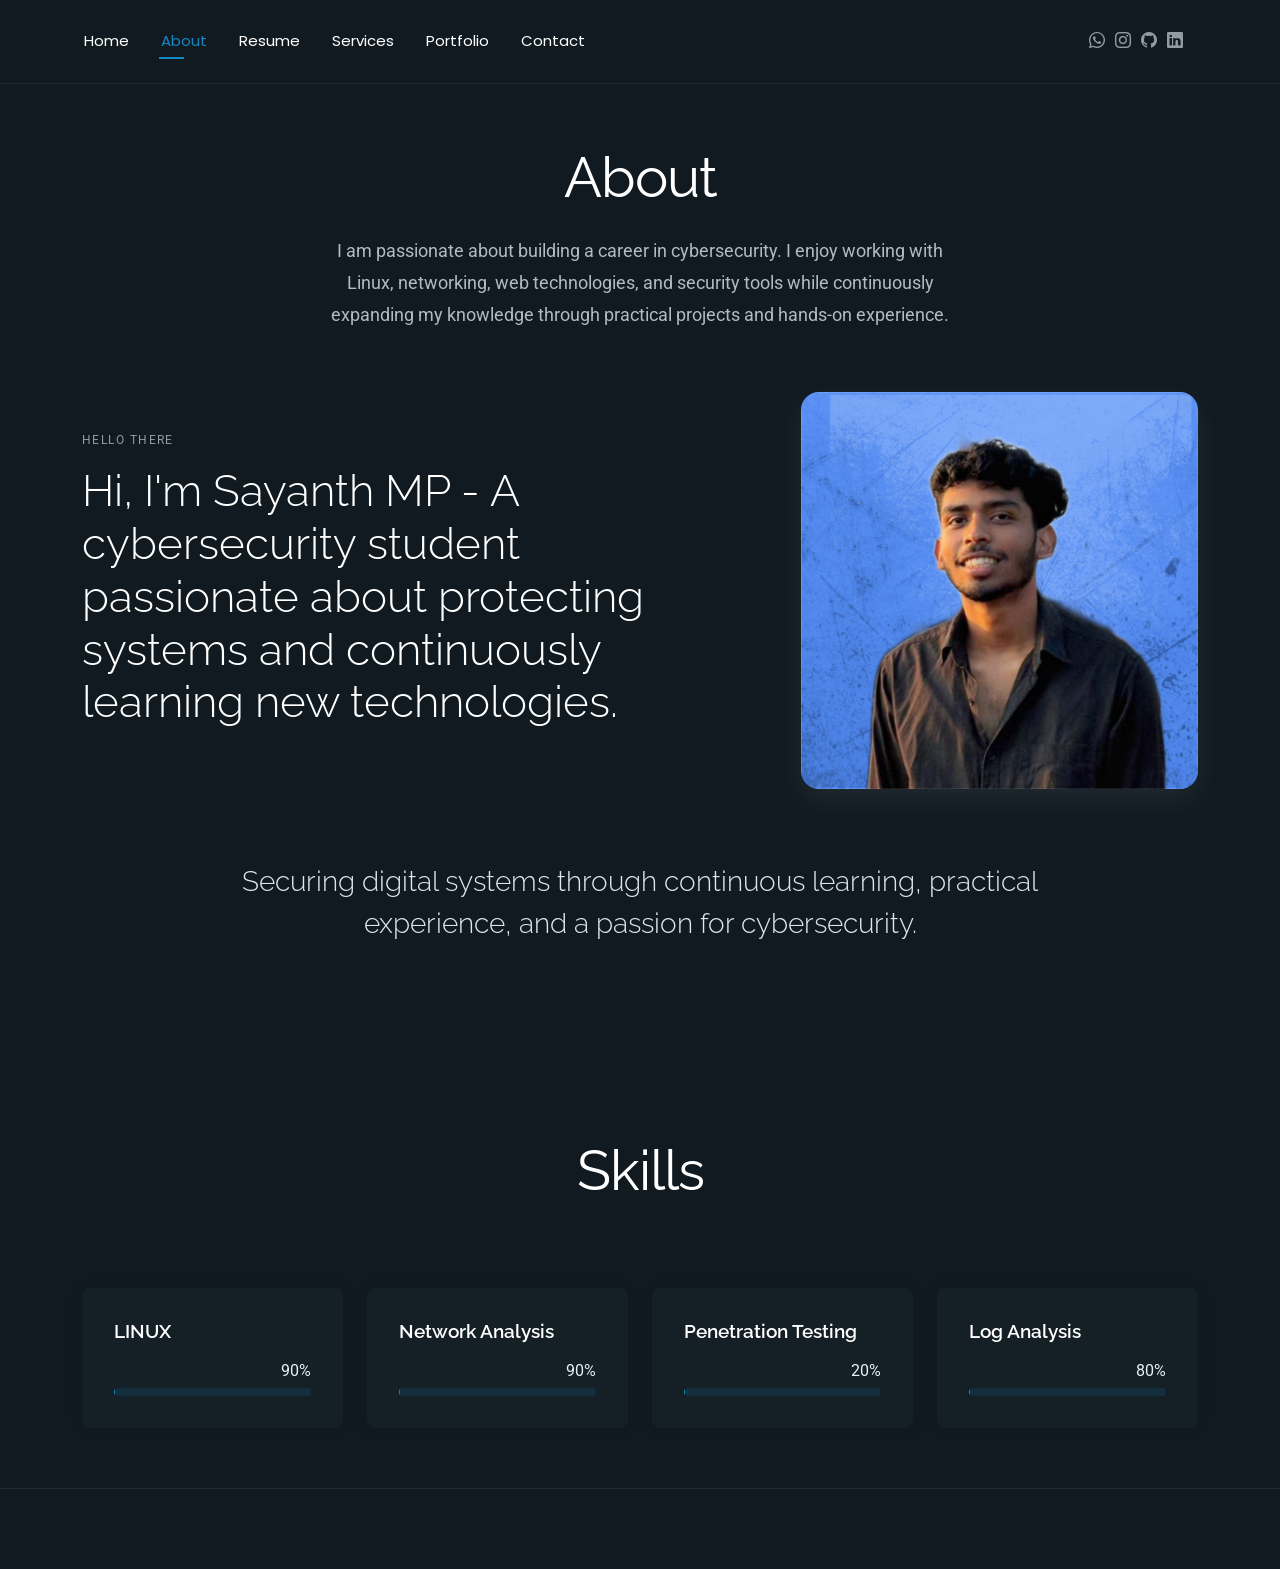
==== commit cdf30b85: "Add Services and Portfolio links to about.html" ====
--- a/about.html
+++ b/about.html
@@ -46,7 +46,8 @@
           <li><a href="index.html">Home</a></li>
           <li><a href="about.html" class="active">About</a></li>
           <li><a href="resume.html">Resume</a></li>
-          
+           <li><a href="services.html">Services</a></li>
+          <li><a href="portfolio.html">Portfolio</a></li>
           
           
           <li><a href="contact.html">Contact</a></li>
